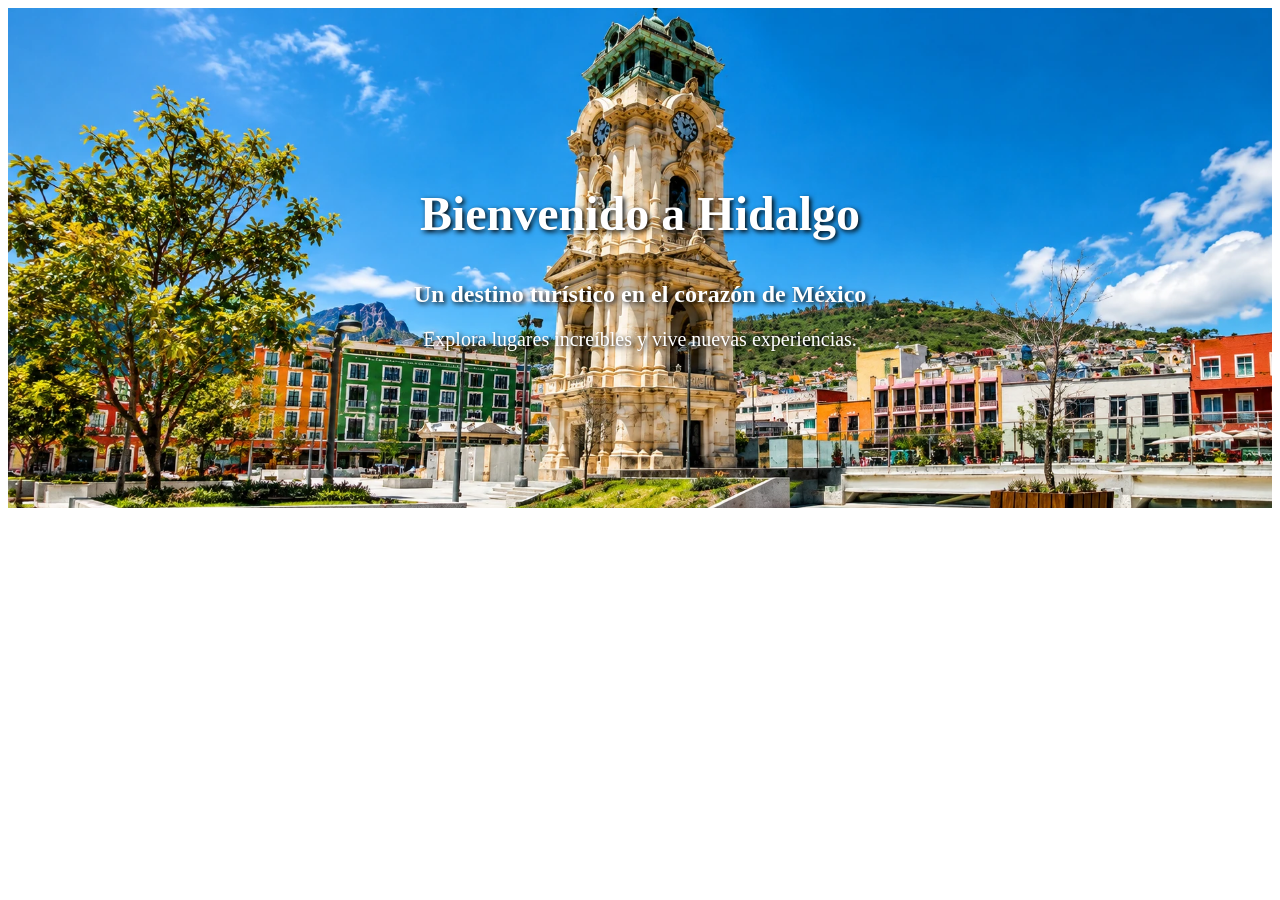
==== html/index.html @ 6dcc469b "Initial project commit" ====
<!DOCTYPE html>
<html lang="es">
    <head>
        <title>Explora Hidalgo | Lugares Populares</title>
        <meta name="keywords" content="turismo, hidalgo, pueblos mágicos, destinos turísticos, paisajes, sitios históricos, lugares en hidalgo, turismo en hidalgo, turismo en méxico, turismo cultural, turismo de aventura, turismo gastronómico, turismo rural, turismo ecológico, turismo histórico, turismo religioso, turismo de naturaleza  ">
        <meta charset="UTF-8">
        <meta name="viewport" content="width=device-width, initial-scale=1">
        <link href="css/style.css" rel="stylesheet">
        <meta name="author" content="Eduardo Coronado Santana">
        <meta name="description" content="Descubre los destinos turísticos, pueblos mágicos, paisajes y sitios históricos del estado de Hidalgo, México.">
        <meta http-equiv="X-UA-Compatible" content="IE=edge">
        <link href="../css/style.css" rel="stylesheet">
    </head>

    <body>
        <main>
            <section class="portada">
                <img src="../img/reloj_hidalgo_banner.webp" alt="Reloj monumental de Hidalgo">

                <div class="contenido-portada">
                    <h1>Bienvenido a Hidalgo</h1>
                    <h2>Un destino turístico en el corazón de México</h2>
                     <p>Explora lugares increíbles y vive nuevas experiencias.</p>
                </div>
            </section>
            
          
        </main>
    </body>
</html>
---- css/style.css ----
.portada {
    position: relative;
    width: 100%;
    height: 500px;
    overflow: hidden;
}

.portada img {
    width: 100%;
    height: 100%;
    object-fit: cover;
    display: block;
}

.contenido-portada {
    position: absolute;
    top: 50%;
    left: 50%;
    transform: translate(-50%, -50%);
    text-align: center;
    color: white;
    width: 90%;
    text-shadow: 2px 2px 5px black;
}

.contenido-portada h1 {
    font-size: 48px;
}

.contenido-portada p {
    font-size: 20px;
}
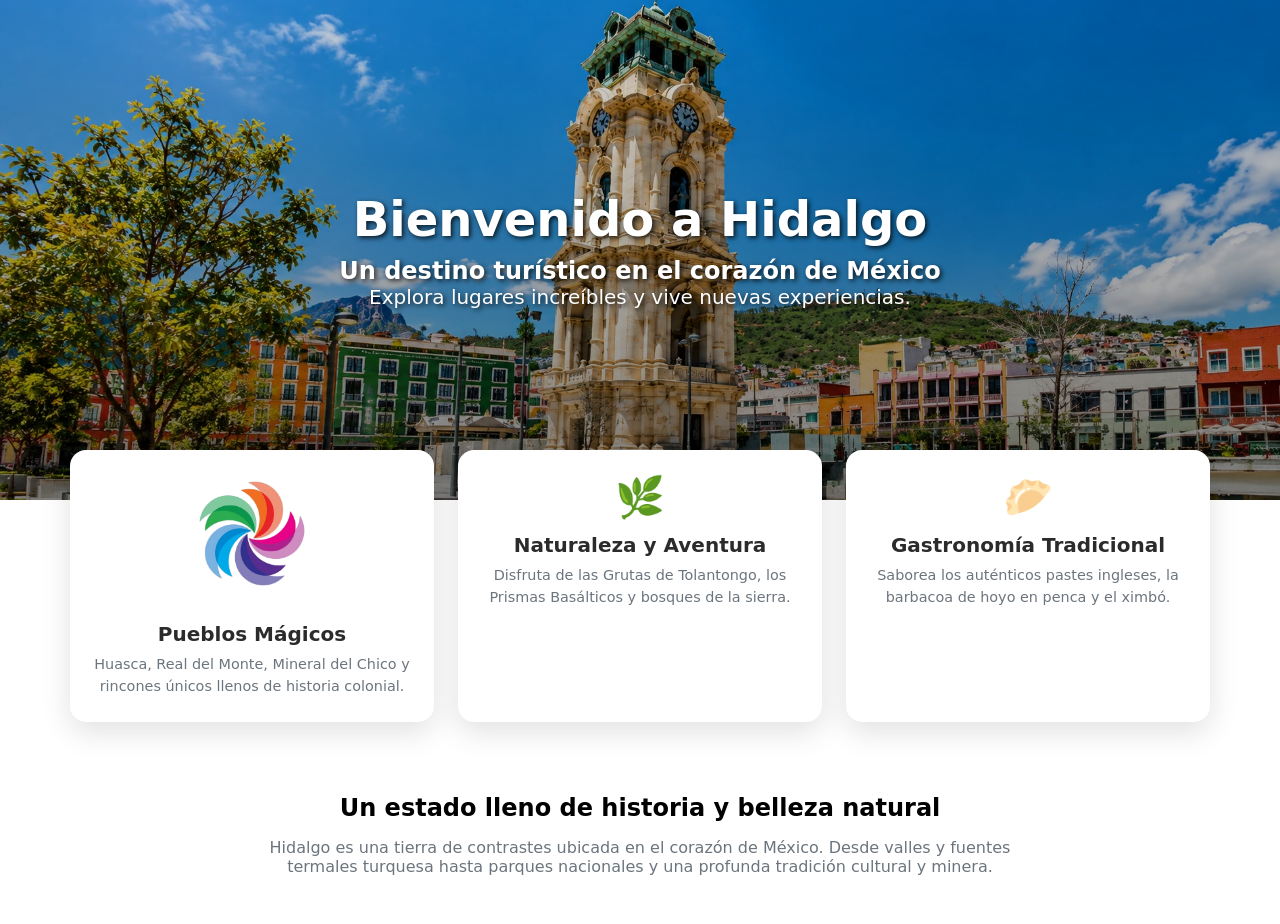
==== commit dcb83d90: "imagenes y correccion de index" ====
--- a/html/index.html
+++ b/html/index.html
@@ -5,26 +5,63 @@
         <meta name="keywords" content="turismo, hidalgo, pueblos mágicos, destinos turísticos, paisajes, sitios históricos, lugares en hidalgo, turismo en hidalgo, turismo en méxico, turismo cultural, turismo de aventura, turismo gastronómico, turismo rural, turismo ecológico, turismo histórico, turismo religioso, turismo de naturaleza  ">
         <meta charset="UTF-8">
         <meta name="viewport" content="width=device-width, initial-scale=1">
-        <link href="css/style.css" rel="stylesheet">
         <meta name="author" content="Eduardo Coronado Santana">
         <meta name="description" content="Descubre los destinos turísticos, pueblos mágicos, paisajes y sitios históricos del estado de Hidalgo, México.">
         <meta http-equiv="X-UA-Compatible" content="IE=edge">
+
         <link href="../css/style.css" rel="stylesheet">
     </head>
 
     <body>
         <main>
+            <!-- Tu sección portada intacta -->
             <section class="portada">
                 <img src="../img/reloj_hidalgo_banner.webp" alt="Reloj monumental de Hidalgo">
 
                 <div class="contenido-portada">
                     <h1>Bienvenido a Hidalgo</h1>
                     <h2>Un destino turístico en el corazón de México</h2>
-                     <p>Explora lugares increíbles y vive nuevas experiencias.</p>
+                    <p>Explora lugares increíbles y vive nuevas experiencias.</p>
                 </div>
             </section>
             
-          
+            <!-- TARJETAS FLOTANTES DE TRANSICIÓN -->
+            <div class="contenedor seccion-tarjetas">
+                <div class="rejilla-tarjetas">
+
+                    <div class="tarjeta">
+                        <div class="icono-tarjeta">
+                            <img id="icono-pm" src="../img/explora-hidalgo-logo-transparente.webp" alt="Icono de Pueblos Mágicos">
+                        </div>
+                        <h3 class="titulo-tarjeta">Pueblos Mágicos</h3>
+                        <p class="texto-tarjeta">Huasca, Real del Monte, Mineral del Chico y rincones únicos llenos de historia colonial.</p>
+                    </div>
+
+                    <div class="tarjeta">
+                        <div class="icono-tarjeta">🌿</div>
+                        <h3 class="titulo-tarjeta">Naturaleza y Aventura</h3>
+                        <p class="texto-tarjeta">Disfruta de las Grutas de Tolantongo, los Prismas Basálticos y bosques de la sierra.</p>
+                    </div>
+
+                    <div class="tarjeta">
+                        <div class="icono-tarjeta">🥟</div>
+                        <h3 class="titulo-tarjeta">Gastronomía Tradicional</h3>
+                        <p class="texto-tarjeta">Saborea los auténticos pastes ingleses, la barbacoa de hoyo en penca y el ximbó.</p>
+                    </div>
+
+                </div>
+            </div>
+
+            <!-- SECCIÓN INFORMATIVA DE HIDALGO -->
+            <section class="seccion-informativa">
+                <div class="contenedor texto-centro">
+                    <h2 class="titulo-seccion">Un estado lleno de historia y belleza natural</h2>
+                    <p class="texto-seccion">
+                        Hidalgo es una tierra de contrastes ubicada en el corazón de México. Desde valles y fuentes termales turquesa hasta parques nacionales y una profunda tradición cultural y minera.
+                    </p>
+                </div>
+            </section>
+
         </main>
     </body>
 </html>
--- a/css/style.css
+++ b/css/style.css
@@ -1,3 +1,24 @@
+/* Reinicio global para evitar bordes desalineados */
+* {
+    margin: 0;
+    padding: 0;
+    box-sizing: border-box;
+}
+
+html,
+body {
+    width: 100%;
+    margin: 0;
+    padding: 0;
+    font-family: system-ui, -apple-system, "Segoe UI", Roboto, sans-serif;
+}
+
+.contenedor {
+    width: min(1140px, calc(100% - 32px));
+    margin: 0 auto;
+}
+
+/* Base de tu Portada */
 .portada {
     position: relative;
     width: 100%;
@@ -12,21 +33,141 @@
     display: block;
 }
 
+/* Capa oscura (oscurece la imagen para dar legibilidad) */
+.portada::after {
+    content: "";
+    position: absolute;
+    inset: 0;
+    background: linear-gradient(
+        to bottom,
+        rgba(0, 0, 0, 0.15),
+        rgba(0, 0, 0, 0.50)
+    );
+}
+
 .contenido-portada {
     position: absolute;
+    z-index: 1; /* Mantiene el texto por encima de la capa oscura */
     top: 50%;
     left: 50%;
     transform: translate(-50%, -50%);
     text-align: center;
     color: white;
     width: 90%;
-    text-shadow: 2px 2px 5px black;
+    text-shadow: 2px 2px 5px rgba(0, 0, 0, 0.8);
 }
 
 .contenido-portada h1 {
     font-size: 48px;
+    margin-bottom: 10px;
 }
 
 .contenido-portada p {
     font-size: 20px;
+}
+
+/* ==========================================
+   ESTILOS PARA LAS TARJETAS (CARDS)
+   ========================================== */
+
+/* Posicionamiento superpuesto */
+.seccion-tarjetas {
+    position: relative;
+    margin-top: -50px;
+    z-index: 10;
+}
+
+.rejilla-tarjetas {
+    display: grid;
+    grid-template-columns: repeat(3, minmax(0, 1fr));
+    gap: 24px;
+}
+
+/* Estilo visual de las tarjetas */
+.tarjeta {
+    background-color: #ffffff;
+    border-radius: 16px;
+    padding: 24px 16px;
+    box-shadow: 0 10px 30px rgba(0, 0, 0, 0.12);
+    transition: transform 0.3s ease, box-shadow 0.3s ease;
+    text-align: center;
+}
+
+/* Efectos al pasar el cursor (Hover) */
+.tarjeta:hover {
+    transform: translateY(-8px);
+    box-shadow: 0 15px 35px rgba(0, 0, 0, 0.18);
+}
+
+/* Iconos dentro de las tarjetas */
+.icono-tarjeta {
+    font-size: 2.5rem;
+    margin-bottom: 8px;
+}
+
+.titulo-tarjeta {
+    font-weight: 700;
+    margin-top: 12px;
+    margin-bottom: 8px;
+    color: #2b2b2b;
+    font-size: 1.25rem;
+}
+
+.texto-tarjeta {
+    color: #6c757d;
+    font-size: 0.9rem;
+    line-height: 1.5;
+    margin-bottom: 0;
+}
+
+.seccion-informativa {
+    padding: 3rem 0;
+    margin-top: 1.5rem;
+}
+
+.texto-centro {
+    text-align: center;
+}
+
+.titulo-seccion {
+    font-weight: 700;
+    margin-bottom: 1rem;
+}
+
+.texto-seccion {
+    max-width: 750px;
+    margin: 0 auto;
+    color: #6c757d;
+}
+
+
+
+#icono-pm {
+    width: 50%; /* Ajusta el tamaño según tus necesidades */
+    height: auto; /* Ajusta el tamaño según tus necesidades */
+    object-fit: contain; /* Mantiene la proporción de la imagen */
+    margin-bottom: 8px; /* Espacio entre el icono y el título */
+}
+
+/* Ajustes para móviles */
+@media (max-width: 767px) {
+    .rejilla-tarjetas {
+        grid-template-columns: 1fr;
+    }
+
+    .portada {
+        height: 400px;
+    }
+
+    .contenido-portada h1 {
+        font-size: 32px;
+    }
+
+    .contenido-portada p {
+        font-size: 16px;
+    }
+
+    .seccion-tarjetas {
+        margin-top: -40px;
+    }
 }
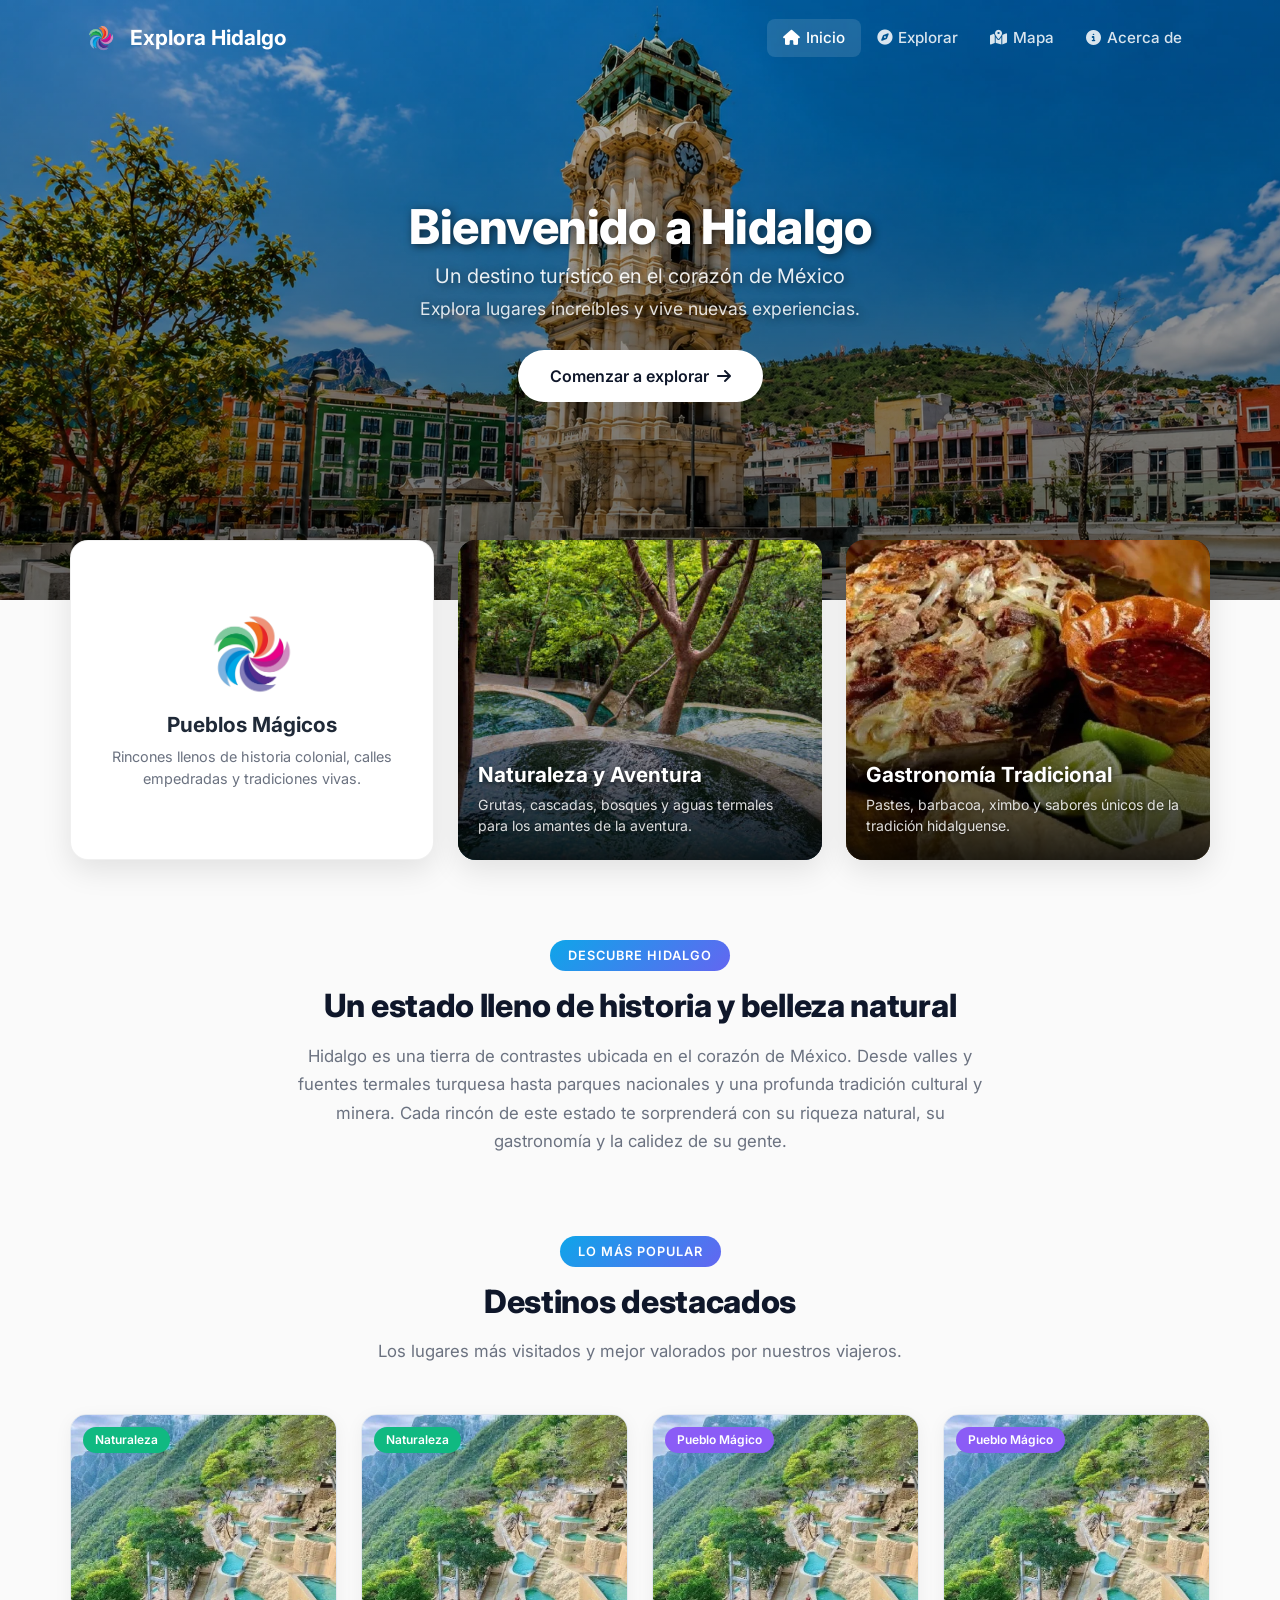
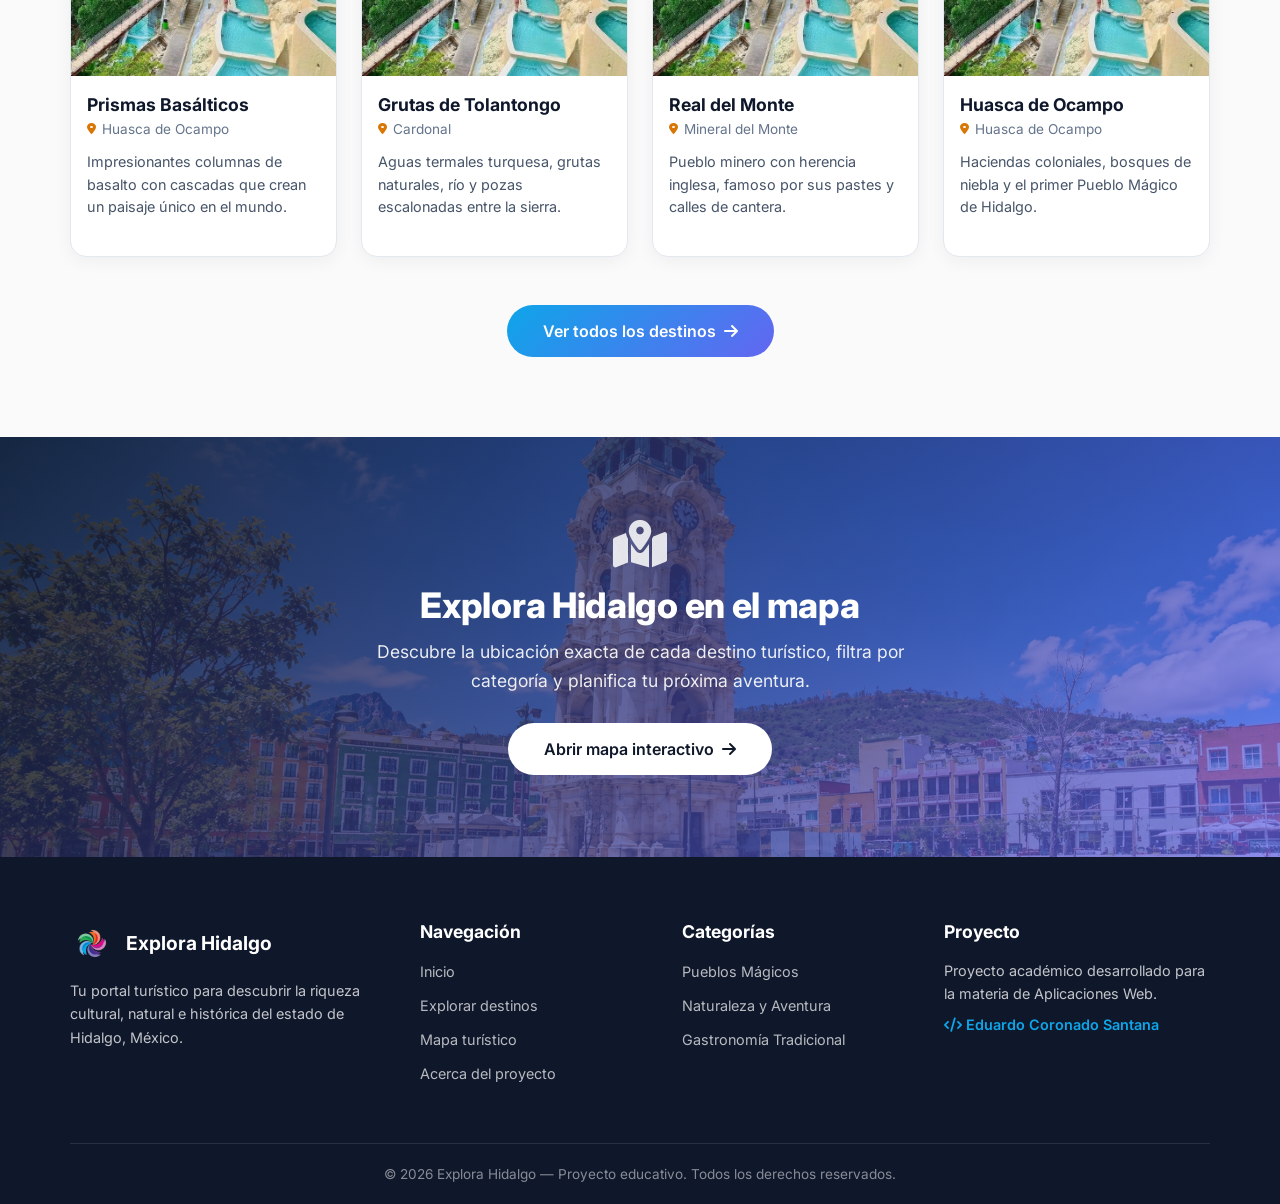
==== commit 921e02a8: "Implementar paginas completas, scripts modulares, delimitacion de Hidalgo y correccion de estilos" ====
--- a/html/index.html
+++ b/html/index.html
@@ -2,66 +2,270 @@
 <html lang="es">
     <head>
         <title>Explora Hidalgo | Lugares Populares</title>
-        <meta name="keywords" content="turismo, hidalgo, pueblos mágicos, destinos turísticos, paisajes, sitios históricos, lugares en hidalgo, turismo en hidalgo, turismo en méxico, turismo cultural, turismo de aventura, turismo gastronómico, turismo rural, turismo ecológico, turismo histórico, turismo religioso, turismo de naturaleza  ">
+        <meta name="keywords" content="turismo, hidalgo, pueblos mágicos, destinos turísticos, paisajes, sitios históricos, lugares en hidalgo, turismo en hidalgo, turismo en méxico, turismo cultural, turismo de aventura, turismo gastronómico, turismo rural, turismo ecológico, turismo histórico, turismo religioso, turismo de naturaleza">
         <meta charset="UTF-8">
         <meta name="viewport" content="width=device-width, initial-scale=1">
         <meta name="author" content="Eduardo Coronado Santana">
         <meta name="description" content="Descubre los destinos turísticos, pueblos mágicos, paisajes y sitios históricos del estado de Hidalgo, México.">
         <meta http-equiv="X-UA-Compatible" content="IE=edge">
 
+        <!-- Bootstrap 5 CSS -->
+        <link href="https://cdn.jsdelivr.net/npm/bootstrap@5.3.3/dist/css/bootstrap.min.css" rel="stylesheet">
+        <!-- Font Awesome para iconos -->
+        <link href="https://cdnjs.cloudflare.com/ajax/libs/font-awesome/6.5.1/css/all.min.css" rel="stylesheet">
+        <!-- Google Font -->
+        <link href="https://fonts.googleapis.com/css2?family=Inter:wght@400;500;600;700;800&display=swap" rel="stylesheet">
+        <!-- Estilos propios -->
         <link href="../css/style.css" rel="stylesheet">
     </head>
 
     <body>
+
+        <!-- ==========================================
+             BARRA DE NAVEGACIÓN
+             ========================================== -->
+        <header>
+            <nav class="navbar navbar-expand-lg barra-navegacion" id="barra-principal">
+                <div class="container">
+                    <a class="navbar-brand marca-nav" href="index.html">
+                        <img src="../img/explora-hidalgo-logo-transparente.webp" alt="Logo Explora Hidalgo" class="logo-nav">
+                        Explora Hidalgo
+                    </a>
+                    <button class="navbar-toggler boton-hamburguesa" type="button" data-bs-toggle="collapse" data-bs-target="#menu-navegacion" aria-controls="menu-navegacion" aria-expanded="false" aria-label="Abrir menú de navegación">
+                        <span class="navbar-toggler-icon"></span>
+                    </button>
+                    <div class="collapse navbar-collapse" id="menu-navegacion">
+                        <ul class="navbar-nav ms-auto enlaces-nav">
+                            <li class="nav-item">
+                                <a class="nav-link activo" href="index.html"><i class="fa-solid fa-house"></i> Inicio</a>
+                            </li>
+                            <li class="nav-item">
+                                <a class="nav-link" href="explorar.html"><i class="fa-solid fa-compass"></i> Explorar</a>
+                            </li>
+                            <li class="nav-item">
+                                <a class="nav-link" href="mapa.html"><i class="fa-solid fa-map-location-dot"></i> Mapa</a>
+                            </li>
+                            <li class="nav-item">
+                                <a class="nav-link" href="acerca.html"><i class="fa-solid fa-circle-info"></i> Acerca de</a>
+                            </li>
+                        </ul>
+                    </div>
+                </div>
+            </nav>
+        </header>
+
         <main>
-            <!-- Tu sección portada intacta -->
-            <section class="portada">
-                <img src="../img/reloj_hidalgo_banner.webp" alt="Reloj monumental de Hidalgo">
+            <!-- ==========================================
+                 SECCIÓN PORTADA
+                 ========================================== -->
+            <section class="portada" id="portada-principal">
+                <img src="../img/reloj_hidalgo_banner.webp" alt="Reloj monumental de Pachuca, Hidalgo">
 
                 <div class="contenido-portada">
                     <h1>Bienvenido a Hidalgo</h1>
                     <h2>Un destino turístico en el corazón de México</h2>
                     <p>Explora lugares increíbles y vive nuevas experiencias.</p>
-                </div>
-            </section>
-            
-            <!-- TARJETAS FLOTANTES DE TRANSICIÓN -->
+                    <a href="explorar.html" class="boton-portada">Comenzar a explorar <i class="fa-solid fa-arrow-right"></i></a>
+                </div>
+            </section>
+
+            <!-- ==========================================
+                 TARJETAS FLOTANTES DE CATEGORÍAS
+                 ========================================== -->
             <div class="contenedor seccion-tarjetas">
                 <div class="rejilla-tarjetas">
 
-                    <div class="tarjeta">
+                    <!-- Tarjeta 1: Pueblos Mágicos (estilo clásico) -->
+                    <a href="explorar.html#pueblos-magicos" class="tarjeta tarjeta-clasica" id="tarjeta-pm">
                         <div class="icono-tarjeta">
                             <img id="icono-pm" src="../img/explora-hidalgo-logo-transparente.webp" alt="Icono de Pueblos Mágicos">
                         </div>
                         <h3 class="titulo-tarjeta">Pueblos Mágicos</h3>
-                        <p class="texto-tarjeta">Huasca, Real del Monte, Mineral del Chico y rincones únicos llenos de historia colonial.</p>
-                    </div>
-
-                    <div class="tarjeta">
-                        <div class="icono-tarjeta">🌿</div>
-                        <h3 class="titulo-tarjeta">Naturaleza y Aventura</h3>
-                        <p class="texto-tarjeta">Disfruta de las Grutas de Tolantongo, los Prismas Basálticos y bosques de la sierra.</p>
-                    </div>
-
-                    <div class="tarjeta">
-                        <div class="icono-tarjeta">🥟</div>
-                        <h3 class="titulo-tarjeta">Gastronomía Tradicional</h3>
-                        <p class="texto-tarjeta">Saborea los auténticos pastes ingleses, la barbacoa de hoyo en penca y el ximbó.</p>
-                    </div>
+                        <p class="descripcion-tarjeta">Rincones llenos de historia colonial, calles empedradas y tradiciones vivas.</p>
+                    </a>
+
+                    <!-- Tarjeta 2: Naturaleza (imagen completa con texto superpuesto) -->
+                    <a href="explorar.html#naturaleza" class="tarjeta tarjeta-superpuesta" id="tarjeta-naturaleza">
+                        <img class="imagen-fondo-tarjeta" id="icono-naturaleza" src="../img/naturaleza.webp" alt="Naturaleza y Aventura en Hidalgo">
+                        <div class="contenido-tarjeta">
+                            <h3 class="titulo-tarjeta" id="titulo-naturaleza">Naturaleza y Aventura</h3>
+                            <p class="descripcion-tarjeta">Grutas, cascadas, bosques y aguas termales para los amantes de la aventura.</p>
+                        </div>
+                    </a>
+
+                    <!-- Tarjeta 3: Gastronomía (imagen completa con texto superpuesto) -->
+                    <a href="explorar.html#gastronomia" class="tarjeta tarjeta-superpuesta" id="tarjeta-gastronomia">
+                        <img class="imagen-fondo-tarjeta" id="icono-gastronomia" src="../img/gastronomia.webp" alt="Gastronomía Tradicional de Hidalgo">
+                        <div class="contenido-tarjeta">
+                            <h3 class="titulo-tarjeta" id="titulo-gastronomia">Gastronomía Tradicional</h3>
+                            <p class="descripcion-tarjeta">Pastes, barbacoa, ximbo y sabores únicos de la tradición hidalguense.</p>
+                        </div>
+                    </a>
 
                 </div>
             </div>
 
-            <!-- SECCIÓN INFORMATIVA DE HIDALGO -->
-            <section class="seccion-informativa">
+            <!-- ==========================================
+                 SECCIÓN INFORMATIVA
+                 ========================================== -->
+            <section class="seccion-informativa" id="seccion-sobre-hidalgo">
                 <div class="contenedor texto-centro">
+                    <span class="etiqueta-seccion">Descubre Hidalgo</span>
                     <h2 class="titulo-seccion">Un estado lleno de historia y belleza natural</h2>
                     <p class="texto-seccion">
-                        Hidalgo es una tierra de contrastes ubicada en el corazón de México. Desde valles y fuentes termales turquesa hasta parques nacionales y una profunda tradición cultural y minera.
+                        Hidalgo es una tierra de contrastes ubicada en el corazón de México. Desde valles y fuentes termales turquesa hasta parques nacionales y una profunda tradición cultural y minera. Cada rincón de este estado te sorprenderá con su riqueza natural, su gastronomía y la calidez de su gente.
                     </p>
                 </div>
             </section>
 
+            <!-- ==========================================
+                 DESTINOS DESTACADOS
+                 ========================================== -->
+            <section class="seccion-destacados" id="destinos-destacados">
+                <div class="contenedor">
+                    <div class="texto-centro">
+                        <span class="etiqueta-seccion">Lo más popular</span>
+                        <h2 class="titulo-seccion">Destinos destacados</h2>
+                        <p class="texto-seccion">Los lugares más visitados y mejor valorados por nuestros viajeros.</p>
+                    </div>
+
+                    <div class="rejilla-destacados">
+
+                        <!-- Destino 1 -->
+                        <a href="detalle.html?lugar=prismas-basalticos" class="tarjeta-destino" id="destino-prismas">
+                            <div class="imagen-destino">
+                                <!-- Reemplaza src con tu imagen -->
+                                <img src="../img/imagen.webp" alt="Prismas Basálticos de Huasca de Ocampo">
+                                <span class="etiqueta-categoria etiqueta-naturaleza">Naturaleza</span>
+                            </div>
+                            <div class="info-destino">
+                                <h3>Prismas Basálticos</h3>
+                                <p class="ubicacion-destino"><i class="fa-solid fa-location-dot"></i> Huasca de Ocampo</p>
+                                <p class="resumen-destino">Impresionantes columnas de basalto con cascadas que crean un paisaje único en el mundo.</p>
+                            </div>
+                        </a>
+
+                        <!-- Destino 2 -->
+                        <a href="detalle.html?lugar=grutas-tolantongo" class="tarjeta-destino" id="destino-tolantongo">
+                            <div class="imagen-destino">
+                                <!-- Reemplaza src con tu imagen -->
+                                <img src="../img/imagen.webp" alt="Grutas de Tolantongo">
+                                <span class="etiqueta-categoria etiqueta-naturaleza">Naturaleza</span>
+                            </div>
+                            <div class="info-destino">
+                                <h3>Grutas de Tolantongo</h3>
+                                <p class="ubicacion-destino"><i class="fa-solid fa-location-dot"></i> Cardonal</p>
+                                <p class="resumen-destino">Aguas termales turquesa, grutas naturales, río y pozas escalonadas entre la sierra.</p>
+                            </div>
+                        </a>
+
+                        <!-- Destino 3 -->
+                        <a href="detalle.html?lugar=real-del-monte" class="tarjeta-destino" id="destino-real-del-monte">
+                            <div class="imagen-destino">
+                                <!-- Reemplaza src con tu imagen -->
+                                <img src="../img/imagen.webp" alt="Real del Monte, Pueblo Mágico">
+                                <span class="etiqueta-categoria etiqueta-pueblo">Pueblo Mágico</span>
+                            </div>
+                            <div class="info-destino">
+                                <h3>Real del Monte</h3>
+                                <p class="ubicacion-destino"><i class="fa-solid fa-location-dot"></i> Mineral del Monte</p>
+                                <p class="resumen-destino">Pueblo minero con herencia inglesa, famoso por sus pastes y calles de cantera.</p>
+                            </div>
+                        </a>
+
+                        <!-- Destino 4 -->
+                        <a href="detalle.html?lugar=huasca-de-ocampo" class="tarjeta-destino" id="destino-huasca">
+                            <div class="imagen-destino">
+                                <!-- Reemplaza src con tu imagen -->
+                                <img src="../img/imagen.webp" alt="Huasca de Ocampo, Pueblo Mágico">
+                                <span class="etiqueta-categoria etiqueta-pueblo">Pueblo Mágico</span>
+                            </div>
+                            <div class="info-destino">
+                                <h3>Huasca de Ocampo</h3>
+                                <p class="ubicacion-destino"><i class="fa-solid fa-location-dot"></i> Huasca de Ocampo</p>
+                                <p class="resumen-destino">Haciendas coloniales, bosques de niebla y el primer Pueblo Mágico de Hidalgo.</p>
+                            </div>
+                        </a>
+
+                    </div>
+
+                    <div class="texto-centro contenedor-boton-ver-mas">
+                        <a href="explorar.html" class="boton-ver-mas">Ver todos los destinos <i class="fa-solid fa-arrow-right"></i></a>
+                    </div>
+                </div>
+            </section>
+
+            <!-- ==========================================
+                 LLAMADA A LA ACCIÓN (EXPLORAR MAPA)
+                 ========================================== -->
+            <section class="seccion-cta" id="seccion-mapa-cta">
+                <div class="fondo-cta">
+                    <!-- Reemplaza src con una imagen panorámica de Hidalgo -->
+                    <img src="../img/reloj_hidalgo_banner.webp" alt="Vista panorámica de Hidalgo" class="imagen-cta">
+                </div>
+                <div class="contenido-cta">
+                    <div class="contenedor texto-centro">
+                        <i class="fa-solid fa-map-location-dot icono-cta"></i>
+                        <h2>Explora Hidalgo en el mapa</h2>
+                        <p>Descubre la ubicación exacta de cada destino turístico, filtra por categoría y planifica tu próxima aventura.</p>
+                        <a href="mapa.html" class="boton-cta">Abrir mapa interactivo <i class="fa-solid fa-arrow-right"></i></a>
+                    </div>
+                </div>
+            </section>
+
         </main>
+
+        <!-- ==========================================
+             PIE DE PÁGINA
+             ========================================== -->
+        <footer class="pie-pagina" id="pie-principal">
+            <div class="contenedor">
+                <div class="rejilla-pie">
+
+                    <div class="columna-pie">
+                        <div class="logo-pie">
+                            <img src="../img/explora-hidalgo-logo-transparente.webp" alt="Logo Explora Hidalgo" class="logo-pie-imagen">
+                            <span>Explora Hidalgo</span>
+                        </div>
+                        <p class="descripcion-pie">Tu portal turístico para descubrir la riqueza cultural, natural e histórica del estado de Hidalgo, México.</p>
+                    </div>
+
+                    <div class="columna-pie">
+                        <h4>Navegación</h4>
+                        <ul class="lista-pie">
+                            <li><a href="index.html">Inicio</a></li>
+                            <li><a href="explorar.html">Explorar destinos</a></li>
+                            <li><a href="mapa.html">Mapa turístico</a></li>
+                            <li><a href="acerca.html">Acerca del proyecto</a></li>
+                        </ul>
+                    </div>
+
+                    <div class="columna-pie">
+                        <h4>Categorías</h4>
+                        <ul class="lista-pie">
+                            <li><a href="explorar.html#pueblos-magicos">Pueblos Mágicos</a></li>
+                            <li><a href="explorar.html#naturaleza">Naturaleza y Aventura</a></li>
+                            <li><a href="explorar.html#gastronomia">Gastronomía Tradicional</a></li>
+                        </ul>
+                    </div>
+
+                    <div class="columna-pie">
+                        <h4>Proyecto</h4>
+                        <p>Proyecto académico desarrollado para la materia de Aplicaciones Web.</p>
+                        <p class="credito-autor"><i class="fa-solid fa-code"></i> Eduardo Coronado Santana</p>
+                    </div>
+
+                </div>
+
+                <div class="linea-inferior-pie">
+                    <p>&copy; 2026 Explora Hidalgo — Proyecto educativo. Todos los derechos reservados.</p>
+                </div>
+            </div>
+        </footer>
+
+        <!-- Bootstrap 5 JS -->
+        <script src="https://cdn.jsdelivr.net/npm/bootstrap@5.3.3/dist/js/bootstrap.bundle.min.js"></script>
+        <!-- Lógica principal -->
+        <script src="../js/principal.js"></script>
     </body>
 </html>
--- a/css/style.css
+++ b/css/style.css
@@ -1,16 +1,30 @@
-/* Reinicio global para evitar bordes desalineados */
+/* ==========================================
+   ESTILOS GLOBALES
+   ========================================== */
+@import url('https://fonts.googleapis.com/css2?family=Inter:wght@400;500;600;700;800&display=swap');
+
 * {
     margin: 0;
     padding: 0;
     box-sizing: border-box;
 }
 
-html,
+html {
+    scroll-behavior: smooth;
+}
+
 body {
     width: 100%;
     margin: 0;
     padding: 0;
-    font-family: system-ui, -apple-system, "Segoe UI", Roboto, sans-serif;
+    font-family: 'Inter', system-ui, -apple-system, "Segoe UI", Roboto, sans-serif;
+    color: #1f2937;
+    background-color: #fafafa;
+}
+
+a {
+    text-decoration: none;
+    color: inherit;
 }
 
 .contenedor {
@@ -18,11 +32,79 @@
     margin: 0 auto;
 }
 
-/* Base de tu Portada */
+.texto-centro {
+    text-align: center;
+}
+
+/* ==========================================
+   BARRA DE NAVEGACIÓN
+   ========================================== */
+.barra-navegacion {
+    position: fixed;
+    top: 0;
+    left: 0;
+    width: 100%;
+    z-index: 1000;
+    padding: 14px 0;
+    transition: background-color 0.35s ease, box-shadow 0.35s ease, padding 0.35s ease;
+    background-color: transparent;
+}
+
+.barra-con-fondo {
+    background-color: rgba(15, 23, 42, 0.95);
+    box-shadow: 0 4px 20px rgba(0, 0, 0, 0.15);
+    padding: 8px 0;
+    backdrop-filter: blur(12px);
+}
+
+.marca-nav {
+    display: flex;
+    align-items: center;
+    gap: 10px;
+    font-weight: 700;
+    font-size: 1.3rem;
+    color: #ffffff !important;
+}
+
+.logo-nav {
+    width: 38px;
+    height: 38px;
+    object-fit: contain;
+}
+
+.enlaces-nav .nav-link {
+    color: rgba(255, 255, 255, 0.85) !important;
+    font-weight: 500;
+    font-size: 0.95rem;
+    padding: 8px 16px !important;
+    border-radius: 8px;
+    transition: color 0.3s ease, background-color 0.3s ease;
+    display: flex;
+    align-items: center;
+    gap: 6px;
+}
+
+.enlaces-nav .nav-link:hover,
+.enlaces-nav .nav-link.activo {
+    color: #ffffff !important;
+    background-color: rgba(255, 255, 255, 0.12);
+}
+
+.boton-hamburguesa {
+    border-color: rgba(255, 255, 255, 0.4);
+}
+
+.boton-hamburguesa .navbar-toggler-icon {
+    filter: brightness(0) invert(1);
+}
+
+/* ==========================================
+   PORTADA PRINCIPAL
+   ========================================== */
 .portada {
     position: relative;
     width: 100%;
-    height: 500px;
+    height: 600px;
     overflow: hidden;
 }
 
@@ -33,141 +115,1800 @@
     display: block;
 }
 
-/* Capa oscura (oscurece la imagen para dar legibilidad) */
 .portada::after {
     content: "";
     position: absolute;
     inset: 0;
     background: linear-gradient(
         to bottom,
-        rgba(0, 0, 0, 0.15),
-        rgba(0, 0, 0, 0.50)
+        rgba(0, 0, 0, 0.25),
+        rgba(0, 0, 0, 0.60)
     );
 }
 
 .contenido-portada {
     position: absolute;
-    z-index: 1; /* Mantiene el texto por encima de la capa oscura */
+    z-index: 1;
     top: 50%;
     left: 50%;
     transform: translate(-50%, -50%);
     text-align: center;
     color: white;
     width: 90%;
-    text-shadow: 2px 2px 5px rgba(0, 0, 0, 0.8);
+    max-width: 700px;
+    text-shadow: 2px 2px 8px rgba(0, 0, 0, 0.6);
 }
 
 .contenido-portada h1 {
-    font-size: 48px;
-    margin-bottom: 10px;
+    font-size: 3rem;
+    font-weight: 800;
+    margin-bottom: 8px;
+    letter-spacing: -0.5px;
+}
+
+.contenido-portada h2 {
+    font-size: 1.25rem;
+    font-weight: 400;
+    margin-bottom: 8px;
+    opacity: 0.9;
 }
 
 .contenido-portada p {
-    font-size: 20px;
+    font-size: 1.1rem;
+    margin-bottom: 28px;
+    opacity: 0.85;
+}
+
+.boton-portada {
+    display: inline-flex;
+    align-items: center;
+    gap: 8px;
+    background-color: #ffffff;
+    color: #0f172a;
+    padding: 14px 32px;
+    border-radius: 50px;
+    font-weight: 600;
+    font-size: 1rem;
+    transition: transform 0.3s ease, box-shadow 0.3s ease;
+    text-shadow: none;
+}
+
+.boton-portada:hover {
+    transform: translateY(-3px);
+    box-shadow: 0 12px 28px rgba(0, 0, 0, 0.3);
+    color: #0f172a;
 }
 
 /* ==========================================
-   ESTILOS PARA LAS TARJETAS (CARDS)
+   TARJETAS DE CATEGORÍAS (CARDS)
    ========================================== */
 
-/* Posicionamiento superpuesto */
+/* Posicionamiento superpuesto a la portada */
 .seccion-tarjetas {
     position: relative;
-    margin-top: -50px;
+    margin-top: -60px;
     z-index: 10;
 }
 
+/* Rejilla de tarjetas con proporción equilibrada */
 .rejilla-tarjetas {
     display: grid;
-    grid-template-columns: repeat(3, minmax(0, 1fr));
+    grid-template-columns: repeat(3, 1fr);
     gap: 24px;
-}
-
-/* Estilo visual de las tarjetas */
+    align-items: stretch;
+}
+
+/* Estilo base compartido para todas las tarjetas */
 .tarjeta {
+    position: relative;
+    width: 100%;
+    height: 320px;
+    border-radius: 18px;
+    overflow: hidden;
+    box-shadow: 0 10px 30px rgba(0, 0, 0, 0.10);
+    transition: transform 0.35s ease, box-shadow 0.35s ease;
+    cursor: pointer;
+    display: block;
+}
+
+/* Efecto hover */
+.tarjeta:hover {
+    transform: translateY(-8px);
+    box-shadow: 0 18px 40px rgba(0, 0, 0, 0.18);
+}
+
+/* ------------------------------------------
+   Tarjeta clásica (Pueblos Mágicos)
+   ------------------------------------------ */
+.tarjeta-clasica {
+    background-color: #ffffff;
+    display: flex;
+    flex-direction: column;
+    align-items: center;
+    justify-content: center;
+    padding: 32px 24px;
+    text-align: center;
+    border: 1px solid rgba(0, 0, 0, 0.06);
+}
+
+.tarjeta-clasica .icono-tarjeta {
+    display: flex;
+    align-items: center;
+    justify-content: center;
+    width: 100%;
+    margin-bottom: 16px;
+}
+
+.tarjeta-clasica #icono-pm {
+    width: 120px;
+    max-width: 55%;
+    height: auto;
+    max-height: 120px;
+    object-fit: contain;
+    display: block;
+    transition: transform 0.4s ease;
+}
+
+.tarjeta-clasica:hover #icono-pm {
+    transform: rotate(10deg) scale(1.08);
+}
+
+.tarjeta-clasica .titulo-tarjeta {
+    color: #1f2937;
+    font-size: 1.3rem;
+    font-weight: 700;
+    margin: 0 0 8px 0;
+}
+
+.tarjeta-clasica .descripcion-tarjeta {
+    color: #6b7280;
+    font-size: 0.9rem;
+    line-height: 1.5;
+    margin: 0;
+}
+
+/* ------------------------------------------
+   Tarjetas superpuestas (Naturaleza y Gastronomía)
+   Imagen de fondo completa con texto encima
+   ------------------------------------------ */
+.tarjeta-superpuesta {
+    background-color: #1a1a1a;
+}
+
+.tarjeta-superpuesta .imagen-fondo-tarjeta {
+    position: absolute;
+    inset: 0;
+    width: 100%;
+    height: 100%;
+    object-fit: cover;
+    display: block;
+    transition: transform 0.5s ease;
+}
+
+.tarjeta-superpuesta:hover .imagen-fondo-tarjeta {
+    transform: scale(1.06);
+}
+
+/* Degradado oscuro para contraste del texto */
+.tarjeta-superpuesta::after {
+    content: "";
+    position: absolute;
+    inset: 0;
+    background: linear-gradient(
+        180deg,
+        rgba(0, 0, 0, 0.0) 25%,
+        rgba(0, 0, 0, 0.35) 60%,
+        rgba(0, 0, 0, 0.85) 100%
+    );
+    pointer-events: none;
+    z-index: 1;
+}
+
+/* Contenido de texto superpuesto abajo */
+.tarjeta-superpuesta .contenido-tarjeta {
+    position: absolute;
+    bottom: 0;
+    left: 0;
+    right: 0;
+    z-index: 2;
+    padding: 24px 20px;
+}
+
+.tarjeta-superpuesta .titulo-tarjeta {
+    color: #ffffff;
+    font-size: 1.3rem;
+    font-weight: 700;
+    margin: 0 0 6px 0;
+    text-shadow: 0 2px 6px rgba(0, 0, 0, 0.7);
+}
+
+.tarjeta-superpuesta .descripcion-tarjeta {
+    color: rgba(255, 255, 255, 0.85);
+    font-size: 0.88rem;
+    line-height: 1.5;
+    margin: 0;
+    text-shadow: 0 1px 4px rgba(0, 0, 0, 0.5);
+}
+
+/* ==========================================
+   SECCIÓN INFORMATIVA
+   ========================================== */
+.seccion-informativa {
+    padding: 5rem 0 3rem 0;
+}
+
+.etiqueta-seccion {
+    display: inline-block;
+    background: linear-gradient(135deg, #0ea5e9, #6366f1);
+    color: #ffffff;
+    font-size: 0.8rem;
+    font-weight: 600;
+    padding: 6px 18px;
+    border-radius: 50px;
+    margin-bottom: 16px;
+    text-transform: uppercase;
+    letter-spacing: 1px;
+}
+
+.titulo-seccion {
+    font-weight: 800;
+    font-size: 2rem;
+    color: #0f172a;
+    margin-bottom: 1rem;
+    letter-spacing: -0.3px;
+}
+
+.texto-seccion {
+    max-width: 700px;
+    margin: 0 auto;
+    color: #6b7280;
+    line-height: 1.7;
+    font-size: 1.05rem;
+}
+
+/* ==========================================
+   DESTINOS DESTACADOS
+   ========================================== */
+.seccion-destacados {
+    padding: 2rem 0 5rem 0;
+}
+
+.rejilla-destacados {
+    display: grid;
+    grid-template-columns: repeat(4, 1fr);
+    gap: 24px;
+    margin-top: 3rem;
+}
+
+.tarjeta-destino {
+    display: block;
     background-color: #ffffff;
     border-radius: 16px;
-    padding: 24px 16px;
-    box-shadow: 0 10px 30px rgba(0, 0, 0, 0.12);
+    overflow: hidden;
+    box-shadow: 0 4px 16px rgba(0, 0, 0, 0.07);
+    transition: transform 0.35s ease, box-shadow 0.35s ease;
+}
+
+.tarjeta-destino:hover {
+    transform: translateY(-6px);
+    box-shadow: 0 14px 32px rgba(0, 0, 0, 0.13);
+}
+
+.imagen-destino {
+    position: relative;
+    width: 100%;
+    height: 200px;
+    overflow: hidden;
+}
+
+.imagen-destino img {
+    width: 100%;
+    height: 100%;
+    object-fit: cover;
+    display: block;
+    transition: transform 0.4s ease;
+}
+
+.tarjeta-destino:hover .imagen-destino img {
+    transform: scale(1.06);
+}
+
+.etiqueta-categoria {
+    position: absolute;
+    top: 12px;
+    left: 12px;
+    padding: 4px 12px;
+    border-radius: 50px;
+    font-size: 0.75rem;
+    font-weight: 600;
+    color: #ffffff;
+    z-index: 2;
+}
+
+.etiqueta-naturaleza {
+    background-color: #10b981;
+}
+
+.etiqueta-pueblo {
+    background-color: #8b5cf6;
+}
+
+.etiqueta-gastronomia {
+    background-color: #f59e0b;
+}
+
+.info-destino {
+    padding: 18px 16px 20px 16px;
+}
+
+.info-destino h3 {
+    font-size: 1.1rem;
+    font-weight: 700;
+    margin-bottom: 4px;
+    color: #0f172a;
+}
+
+.ubicacion-destino {
+    font-size: 0.82rem;
+    color: #9ca3af;
+    margin-bottom: 8px;
+    display: flex;
+    align-items: center;
+    gap: 5px;
+}
+
+.ubicacion-destino i {
+    color: #ef4444;
+    font-size: 0.75rem;
+}
+
+.resumen-destino {
+    font-size: 0.88rem;
+    color: #6b7280;
+    line-height: 1.5;
+    margin: 0;
+}
+
+.contenedor-boton-ver-mas {
+    margin-top: 3rem;
+}
+
+.boton-ver-mas {
+    display: inline-flex;
+    align-items: center;
+    gap: 8px;
+    background: linear-gradient(135deg, #0ea5e9, #6366f1);
+    color: #ffffff;
+    padding: 14px 36px;
+    border-radius: 50px;
+    font-weight: 600;
+    font-size: 1rem;
+    transition: transform 0.3s ease, box-shadow 0.3s ease, opacity 0.3s ease;
+}
+
+.boton-ver-mas:hover {
+    transform: translateY(-3px);
+    box-shadow: 0 10px 24px rgba(99, 102, 241, 0.35);
+    color: #ffffff;
+    opacity: 0.92;
+}
+
+/* ==========================================
+   LLAMADA A LA ACCIÓN (CTA MAPA)
+   ========================================== */
+.seccion-cta {
+    position: relative;
+    width: 100%;
+    height: 420px;
+    overflow: hidden;
+}
+
+.fondo-cta {
+    position: absolute;
+    inset: 0;
+}
+
+.imagen-cta {
+    width: 100%;
+    height: 100%;
+    object-fit: cover;
+    display: block;
+}
+
+.fondo-cta::after {
+    content: "";
+    position: absolute;
+    inset: 0;
+    background: linear-gradient(
+        135deg,
+        rgba(15, 23, 42, 0.88),
+        rgba(99, 102, 241, 0.7)
+    );
+}
+
+.contenido-cta {
+    position: relative;
+    z-index: 2;
+    display: flex;
+    align-items: center;
+    justify-content: center;
+    height: 100%;
+    color: #ffffff;
+}
+
+.icono-cta {
+    font-size: 3rem;
+    margin-bottom: 16px;
+    opacity: 0.85;
+}
+
+.contenido-cta h2 {
+    font-size: 2.2rem;
+    font-weight: 800;
+    margin-bottom: 12px;
+    letter-spacing: -0.3px;
+}
+
+.contenido-cta p {
+    font-size: 1.1rem;
+    max-width: 550px;
+    margin: 0 auto 28px auto;
+    opacity: 0.9;
+    line-height: 1.6;
+}
+
+.boton-cta {
+    display: inline-flex;
+    align-items: center;
+    gap: 8px;
+    background-color: #ffffff;
+    color: #0f172a;
+    padding: 14px 36px;
+    border-radius: 50px;
+    font-weight: 600;
+    font-size: 1rem;
     transition: transform 0.3s ease, box-shadow 0.3s ease;
+}
+
+.boton-cta:hover {
+    transform: translateY(-3px);
+    box-shadow: 0 12px 28px rgba(0, 0, 0, 0.25);
+    color: #0f172a;
+}
+
+/* ==========================================
+   PIE DE PÁGINA
+   ========================================== */
+.pie-pagina {
+    background-color: #0f172a;
+    color: rgba(255, 255, 255, 0.75);
+    padding: 4rem 0 0 0;
+}
+
+.rejilla-pie {
+    display: grid;
+    grid-template-columns: 1.4fr 1fr 1fr 1.2fr;
+    gap: 40px;
+    padding-bottom: 3rem;
+}
+
+.columna-pie h4 {
+    color: #ffffff;
+    font-size: 1.1rem;
+    font-weight: 700;
+    margin-bottom: 16px;
+}
+
+.columna-pie p {
+    font-size: 0.9rem;
+    line-height: 1.6;
+    margin-bottom: 8px;
+}
+
+.logo-pie {
+    display: flex;
+    align-items: center;
+    gap: 12px;
+    margin-bottom: 14px;
+    font-size: 1.2rem;
+    font-weight: 700;
+    color: #ffffff;
+}
+
+.logo-pie img,
+img.logo-pie,
+.logo-pie-imagen {
+    width: 44px;
+    height: 44px;
+    max-width: 44px;
+    max-height: 44px;
+    object-fit: contain;
+    display: inline-block;
+    flex-shrink: 0;
+}
+
+.lista-pie {
+    list-style: none;
+    padding: 0;
+    margin: 0;
+}
+
+.lista-pie li {
+    margin-bottom: 10px;
+}
+
+.lista-pie a {
+    color: rgba(255, 255, 255, 0.7);
+    font-size: 0.9rem;
+    transition: color 0.3s ease, padding-left 0.3s ease;
+}
+
+.lista-pie a:hover {
+    color: #ffffff;
+    padding-left: 4px;
+}
+
+.credito-autor {
+    color: #0ea5e9;
+    font-weight: 600;
+}
+
+.linea-inferior-pie {
+    border-top: 1px solid rgba(255, 255, 255, 0.1);
+    padding: 20px 0;
     text-align: center;
 }
 
-/* Efectos al pasar el cursor (Hover) */
-.tarjeta:hover {
-    transform: translateY(-8px);
-    box-shadow: 0 15px 35px rgba(0, 0, 0, 0.18);
-}
-
-/* Iconos dentro de las tarjetas */
-.icono-tarjeta {
-    font-size: 2.5rem;
-    margin-bottom: 8px;
-}
-
-.titulo-tarjeta {
-    font-weight: 700;
-    margin-top: 12px;
-    margin-bottom: 8px;
-    color: #2b2b2b;
-    font-size: 1.25rem;
-}
-
-.texto-tarjeta {
-    color: #6c757d;
-    font-size: 0.9rem;
-    line-height: 1.5;
-    margin-bottom: 0;
-}
-
-.seccion-informativa {
-    padding: 3rem 0;
-    margin-top: 1.5rem;
-}
-
-.texto-centro {
-    text-align: center;
-}
-
-.titulo-seccion {
-    font-weight: 700;
-    margin-bottom: 1rem;
-}
-
-.texto-seccion {
-    max-width: 750px;
-    margin: 0 auto;
-    color: #6c757d;
-}
-
-
-
-#icono-pm {
-    width: 50%; /* Ajusta el tamaño según tus necesidades */
-    height: auto; /* Ajusta el tamaño según tus necesidades */
-    object-fit: contain; /* Mantiene la proporción de la imagen */
-    margin-bottom: 8px; /* Espacio entre el icono y el título */
-}
-
-/* Ajustes para móviles */
-@media (max-width: 767px) {
+.linea-inferior-pie p {
+    font-size: 0.85rem;
+    margin: 0;
+    color: rgba(255, 255, 255, 0.5);
+}
+
+/* ==========================================
+   DISEÑO RESPONSIVO
+   ========================================== */
+
+/* Tablets */
+@media (max-width: 992px) {
+    .rejilla-tarjetas {
+        grid-template-columns: repeat(2, 1fr);
+        gap: 20px;
+    }
+
+    .tarjeta-clasica {
+        grid-column: span 2;
+        height: 240px;
+    }
+
+    .tarjeta {
+        height: 280px;
+    }
+
+    .rejilla-destacados {
+        grid-template-columns: repeat(2, 1fr);
+    }
+
+    .rejilla-pie {
+        grid-template-columns: repeat(2, 1fr);
+        gap: 32px;
+    }
+
+    .contenido-portada h1 {
+        font-size: 2.4rem;
+    }
+}
+
+/* Móviles */
+@media (max-width: 640px) {
+    .portada {
+        height: 500px;
+    }
+
+    .contenido-portada h1 {
+        font-size: 2rem;
+    }
+
+    .contenido-portada h2 {
+        font-size: 1rem;
+    }
+
+    .contenido-portada p {
+        font-size: 0.95rem;
+    }
+
+    .boton-portada {
+        padding: 12px 24px;
+        font-size: 0.9rem;
+    }
+
+    .seccion-tarjetas {
+        margin-top: -40px;
+    }
+
     .rejilla-tarjetas {
         grid-template-columns: 1fr;
-    }
-
-    .portada {
-        height: 400px;
-    }
-
-    .contenido-portada h1 {
-        font-size: 32px;
-    }
-
-    .contenido-portada p {
-        font-size: 16px;
-    }
-
-    .seccion-tarjetas {
-        margin-top: -40px;
+        gap: 16px;
+    }
+
+    .tarjeta-clasica {
+        grid-column: span 1;
+        height: 220px;
+    }
+
+    .tarjeta {
+        height: 260px;
+    }
+
+    .titulo-seccion {
+        font-size: 1.6rem;
+    }
+
+    .rejilla-destacados {
+        grid-template-columns: 1fr;
+        gap: 20px;
+    }
+
+    .seccion-cta {
+        height: 380px;
+    }
+
+    .contenido-cta h2 {
+        font-size: 1.6rem;
+    }
+
+    .contenido-cta p {
+        font-size: 0.95rem;
+    }
+
+    .rejilla-pie {
+        grid-template-columns: 1fr;
+        gap: 28px;
+    }
+}
+
+/* ==========================================
+   ESTILOS GENERALES PARA PÁGINAS INTERNAS
+   ========================================== */
+.pagina-interna {
+    padding-top: 76px;
+    background-color: #f8fafc;
+}
+
+.barra-interna {
+    background-color: #0f172a !important;
+    box-shadow: 0 4px 20px rgba(0, 0, 0, 0.2);
+}
+
+/* ==========================================
+   ENCABEZADO DE PÁGINAS INTERNAS
+   ========================================== */
+.encabezado-pagina {
+    background: linear-gradient(135deg, #0f172a 0%, #1e293b 100%);
+    color: #ffffff;
+    padding: 60px 0 50px 0;
+    margin-bottom: 30px;
+    position: relative;
+    overflow: hidden;
+}
+
+.encabezado-pagina::before {
+    content: '';
+    position: absolute;
+    top: 0;
+    left: 0;
+    right: 0;
+    bottom: 0;
+    background: radial-gradient(circle at 80% 20%, rgba(217, 119, 6, 0.15) 0%, transparent 60%);
+    pointer-events: none;
+}
+
+.subtitulo-encabezado {
+    display: inline-block;
+    font-size: 0.85rem;
+    font-weight: 700;
+    text-transform: uppercase;
+    letter-spacing: 1.5px;
+    color: #fbbf24;
+    margin-bottom: 12px;
+}
+
+.titulo-encabezado {
+    font-size: 2.5rem;
+    font-weight: 800;
+    color: #ffffff;
+    margin-bottom: 12px;
+    letter-spacing: -0.5px;
+}
+
+.descripcion-encabezado {
+    font-size: 1.1rem;
+    color: #cbd5e1;
+    max-width: 680px;
+    margin: 0 auto;
+    line-height: 1.6;
+}
+
+/* ==========================================
+   BARRA DE FILTROS Y BÚSQUEDA (EXPLORAR)
+   ========================================== */
+.seccion-filtros {
+    margin-bottom: 32px;
+}
+
+.fila-filtros {
+    display: flex;
+    flex-wrap: wrap;
+    gap: 16px;
+    justify-content: space-between;
+    align-items: center;
+    background-color: #ffffff;
+    padding: 18px 24px;
+    border-radius: 16px;
+    box-shadow: 0 4px 18px rgba(0, 0, 0, 0.04);
+    border: 1px solid #e2e8f0;
+}
+
+.caja-buscador {
+    position: relative;
+    flex: 1;
+    min-width: 260px;
+}
+
+.icono-buscador {
+    position: absolute;
+    left: 14px;
+    top: 50%;
+    transform: translateY(-50%);
+    color: #94a3b8;
+}
+
+.campo-texto {
+    width: 100%;
+    padding: 10px 16px 10px 40px;
+    border: 1px solid #cbd5e1;
+    border-radius: 10px;
+    font-size: 0.95rem;
+    color: #1e293b;
+    outline: none;
+    transition: border-color 0.2s ease, box-shadow 0.2s ease;
+}
+
+.campo-texto:focus {
+    border-color: #d97706;
+    box-shadow: 0 0 0 3px rgba(217, 119, 6, 0.15);
+}
+
+.grupo-botones-filtro {
+    display: flex;
+    flex-wrap: wrap;
+    gap: 8px;
+}
+
+.boton-filtro {
+    background-color: #f1f5f9;
+    border: 1px solid #e2e8f0;
+    color: #475569;
+    font-size: 0.9rem;
+    font-weight: 600;
+    padding: 8px 18px;
+    border-radius: 9999px;
+    cursor: pointer;
+    transition: all 0.2s ease;
+}
+
+.boton-filtro:hover {
+    background-color: #e2e8f0;
+    color: #0f172a;
+}
+
+.boton-filtro.activo {
+    background-color: #0f172a;
+    border-color: #0f172a;
+    color: #ffffff;
+}
+
+.contador-resultados {
+    margin-top: 14px;
+    font-size: 0.9rem;
+    color: #64748b;
+    font-weight: 500;
+}
+
+/* ==========================================
+   INSIGNIAS DE CATEGORÍA
+   ========================================== */
+.insignia-categoria {
+    display: inline-flex;
+    align-items: center;
+    gap: 6px;
+    padding: 5px 12px;
+    font-size: 0.78rem;
+    font-weight: 700;
+    text-transform: uppercase;
+    letter-spacing: 0.5px;
+    border-radius: 6px;
+    color: #ffffff;
+}
+
+.categoria-pueblos-magicos {
+    background-color: #d97706;
+}
+
+.categoria-naturaleza {
+    background-color: #059669;
+}
+
+.categoria-gastronomia {
+    background-color: #dc2626;
+}
+
+/* ==========================================
+   REJILLA DE DESTINOS (CATÁLOGO)
+   ========================================== */
+.seccion-catalogo {
+    padding-bottom: 70px;
+}
+
+.rejilla-catalogo {
+    display: grid;
+    grid-template-columns: repeat(3, 1fr);
+    gap: 28px;
+}
+
+.tarjeta-destino {
+    background-color: #ffffff;
+    border-radius: 16px;
+    overflow: hidden;
+    box-shadow: 0 4px 18px rgba(0, 0, 0, 0.05);
+    border: 1px solid #e2e8f0;
+    display: flex;
+    flex-direction: column;
+    transition: transform 0.25s ease, box-shadow 0.25s ease;
+}
+
+.tarjeta-destino:hover {
+    transform: translateY(-6px);
+    box-shadow: 0 12px 28px rgba(0, 0, 0, 0.1);
+}
+
+.espacio-imagen-destino {
+    position: relative;
+    width: 100%;
+    height: 220px;
+    background-color: #e2e8f0;
+    overflow: hidden;
+}
+
+.imagen-destino {
+    width: 100%;
+    height: 100%;
+    object-fit: cover;
+    display: block;
+    transition: transform 0.35s ease;
+}
+
+.tarjeta-destino:hover .imagen-destino {
+    transform: scale(1.05);
+}
+
+.espacio-imagen-destino .insignia-categoria {
+    position: absolute;
+    top: 14px;
+    left: 14px;
+    box-shadow: 0 2px 8px rgba(0, 0, 0, 0.25);
+}
+
+.cuerpo-tarjeta-destino {
+    padding: 22px;
+    display: flex;
+    flex-direction: column;
+    flex: 1;
+}
+
+.titulo-destino {
+    font-size: 1.25rem;
+    font-weight: 700;
+    color: #0f172a;
+    margin-bottom: 6px;
+}
+
+.ubicacion-destino {
+    font-size: 0.85rem;
+    color: #64748b;
+    margin-bottom: 12px;
+    display: flex;
+    align-items: center;
+    gap: 6px;
+}
+
+.ubicacion-destino i {
+    color: #d97706;
+}
+
+.resumen-destino {
+    font-size: 0.9rem;
+    color: #475569;
+    line-height: 1.55;
+    margin-bottom: 18px;
+    flex: 1;
+}
+
+.pie-tarjeta-destino {
+    border-top: 1px solid #f1f5f9;
+    padding-top: 14px;
+}
+
+.boton-ver-detalle {
+    display: inline-flex;
+    align-items: center;
+    gap: 8px;
+    font-weight: 700;
+    font-size: 0.9rem;
+    color: #d97706;
+    transition: color 0.2s ease, transform 0.2s ease;
+}
+
+.boton-ver-detalle:hover {
+    color: #b45309;
+    transform: translateX(4px);
+}
+
+/* Mensaje sin resultados */
+.mensaje-vacio {
+    text-align: center;
+    padding: 60px 20px;
+    background-color: #ffffff;
+    border-radius: 16px;
+    border: 1px dashed #cbd5e1;
+}
+
+.icono-vacio {
+    font-size: 3rem;
+    color: #94a3b8;
+    margin-bottom: 16px;
+}
+
+.mensaje-vacio h3 {
+    font-size: 1.4rem;
+    font-weight: 700;
+    color: #1e293b;
+    margin-bottom: 8px;
+}
+
+.mensaje-vacio p {
+    color: #64748b;
+    margin-bottom: 20px;
+}
+
+.boton-reiniciar-filtro {
+    background-color: #0f172a;
+    color: #ffffff;
+    border: none;
+    padding: 10px 24px;
+    border-radius: 8px;
+    font-weight: 600;
+    cursor: pointer;
+    transition: background-color 0.2s ease;
+}
+
+.boton-reiniciar-filtro:hover {
+    background-color: #1e293b;
+}
+
+/* ==========================================
+   ESTILOS DE LA PÁGINA DETALLE
+   ========================================== */
+.principal-detalle {
+    padding-bottom: 80px;
+}
+
+.seccion-cabecera-detalle {
+    background-color: #ffffff;
+    border-bottom: 1px solid #e2e8f0;
+    padding: 24px 0 32px 0;
+    margin-bottom: 32px;
+}
+
+.migas-de-pan .breadcrumb {
+    margin-bottom: 16px;
+    font-size: 0.88rem;
+}
+
+.migas-de-pan a {
+    color: #64748b;
+    transition: color 0.2s;
+}
+
+.migas-de-pan a:hover {
+    color: #d97706;
+}
+
+.titulo-detalle {
+    font-size: 2.5rem;
+    font-weight: 800;
+    color: #0f172a;
+    margin: 8px 0;
+}
+
+.ubicacion-detalle {
+    font-size: 1.05rem;
+    color: #64748b;
+    display: flex;
+    align-items: center;
+    gap: 8px;
+}
+
+.ubicacion-detalle i {
+    color: #d97706;
+}
+
+/* Espacio imagen principal grande en detalle */
+.espacio-imagen-principal {
+    width: 100%;
+    height: 440px;
+    background-color: #e2e8f0;
+    border-radius: 20px;
+    overflow: hidden;
+    margin-bottom: 36px;
+    box-shadow: 0 8px 30px rgba(0, 0, 0, 0.08);
+}
+
+.imagen-principal-grande {
+    width: 100%;
+    height: 100%;
+    object-fit: cover;
+    display: block;
+}
+
+.fila-detalle {
+    display: grid;
+    grid-template-columns: 2fr 1fr;
+    gap: 36px;
+    align-items: start;
+}
+
+.bloque-detalle {
+    background-color: #ffffff;
+    border-radius: 16px;
+    padding: 28px;
+    margin-bottom: 24px;
+    border: 1px solid #e2e8f0;
+    box-shadow: 0 4px 16px rgba(0, 0, 0, 0.03);
+}
+
+.subtitulo-detalle {
+    font-size: 1.35rem;
+    font-weight: 700;
+    color: #0f172a;
+    margin-bottom: 16px;
+    display: flex;
+    align-items: center;
+    gap: 10px;
+}
+
+.subtitulo-detalle i {
+    color: #d97706;
+}
+
+.parrafo-descripcion {
+    font-size: 1.05rem;
+    color: #334155;
+    line-height: 1.75;
+}
+
+.lista-atractivos,
+.lista-actividades {
+    list-style: none;
+    padding: 0;
+    margin: 0;
+    display: flex;
+    flex-direction: column;
+    gap: 12px;
+}
+
+.lista-atractivos li,
+.lista-actividades li {
+    display: flex;
+    align-items: flex-start;
+    gap: 12px;
+    font-size: 0.98rem;
+    color: #334155;
+    line-height: 1.5;
+}
+
+.lista-atractivos li i {
+    color: #d97706;
+    margin-top: 4px;
+}
+
+.lista-actividades li i {
+    color: #059669;
+    margin-top: 4px;
+}
+
+/* Galería de imágenes (espacio para fotos) */
+.rejilla-galeria {
+    display: grid;
+    grid-template-columns: repeat(3, 1fr);
+    gap: 16px;
+}
+
+.espacio-foto-galeria {
+    height: 150px;
+    background-color: #e2e8f0;
+    border-radius: 12px;
+    overflow: hidden;
+}
+
+.foto-galeria {
+    width: 100%;
+    height: 100%;
+    object-fit: cover;
+    display: block;
+    transition: transform 0.3s ease;
+}
+
+.espacio-foto-galeria:hover .foto-galeria {
+    transform: scale(1.08);
+}
+
+/* Columna lateral */
+.columna-lateral-detalle {
+    display: flex;
+    flex-direction: column;
+    gap: 20px;
+    position: sticky;
+    top: 96px;
+}
+
+.tarjeta-lateral {
+    background-color: #ffffff;
+    border-radius: 16px;
+    padding: 24px;
+    border: 1px solid #e2e8f0;
+    box-shadow: 0 4px 16px rgba(0, 0, 0, 0.04);
+}
+
+.tarjeta-consejos {
+    border-left: 5px solid #d97706;
+}
+
+.titulo-tarjeta-lateral {
+    font-size: 1.15rem;
+    font-weight: 700;
+    color: #0f172a;
+    margin-bottom: 12px;
+    display: flex;
+    align-items: center;
+    gap: 8px;
+}
+
+.tarjeta-consejos .titulo-tarjeta-lateral i {
+    color: #d97706;
+}
+
+.texto-recomendaciones {
+    font-size: 0.92rem;
+    color: #475569;
+    line-height: 1.6;
+    margin: 0;
+}
+
+.caja-mapa-miniatura {
+    width: 100%;
+    height: 200px;
+    border-radius: 12px;
+    overflow: hidden;
+    margin-bottom: 12px;
+    border: 1px solid #cbd5e1;
+}
+
+.boton-abrir-mapa-completo {
+    display: flex;
+    align-items: center;
+    justify-content: center;
+    gap: 8px;
+    width: 100%;
+    padding: 10px;
+    background-color: #f1f5f9;
+    border-radius: 8px;
+    font-size: 0.88rem;
+    font-weight: 600;
+    color: #1e293b;
+    transition: background-color 0.2s;
+}
+
+.boton-abrir-mapa-completo:hover {
+    background-color: #e2e8f0;
+}
+
+.boton-volver-catalogo {
+    display: flex;
+    align-items: center;
+    justify-content: center;
+    gap: 8px;
+    width: 100%;
+    padding: 12px;
+    background-color: #0f172a;
+    color: #ffffff;
+    border-radius: 10px;
+    font-weight: 600;
+    font-size: 0.95rem;
+    transition: background-color 0.2s;
+}
+
+.boton-volver-catalogo:hover {
+    background-color: #1e293b;
+    color: #ffffff;
+}
+
+.seccion-sugeridos {
+    margin-top: 50px;
+    padding-top: 40px;
+    border-top: 1px solid #e2e8f0;
+}
+
+.rejilla-sugeridos {
+    display: grid;
+    grid-template-columns: repeat(3, 1fr);
+    gap: 24px;
+    margin-top: 28px;
+}
+
+/* ==========================================
+   ESTILOS DE LA PÁGINA MAPA
+   ========================================== */
+.seccion-mapa-principal {
+    padding-bottom: 70px;
+}
+
+.barra-controles-mapa {
+    display: flex;
+    flex-wrap: wrap;
+    justify-content: space-between;
+    align-items: center;
+    gap: 16px;
+    background-color: #ffffff;
+    padding: 16px 20px;
+    border-radius: 14px;
+    border: 1px solid #e2e8f0;
+    margin-bottom: 20px;
+}
+
+.leyenda-mapa {
+    display: flex;
+    gap: 16px;
+    font-size: 0.82rem;
+    font-weight: 600;
+}
+
+.indicador-leyenda {
+    display: flex;
+    align-items: center;
+    gap: 6px;
+}
+
+.indicador-leyenda::before {
+    content: '';
+    width: 12px;
+    height: 12px;
+    border-radius: 50%;
+    display: inline-block;
+}
+
+.leyenda-pm::before {
+    background-color: #d97706;
+}
+
+.leyenda-nat::before {
+    background-color: #059669;
+}
+
+.leyenda-gas::before {
+    background-color: #dc2626;
+}
+
+.fila-mapa-interactivo {
+    display: grid;
+    grid-template-columns: 2fr 1fr;
+    gap: 24px;
+    background-color: #ffffff;
+    border-radius: 18px;
+    overflow: hidden;
+    border: 1px solid #e2e8f0;
+    box-shadow: 0 4px 20px rgba(0, 0, 0, 0.05);
+}
+
+.mapa-grande {
+    width: 100%;
+    height: 600px;
+    z-index: 1;
+}
+
+.panel-lista-destinos-mapa {
+    display: flex;
+    flex-direction: column;
+    height: 600px;
+    border-left: 1px solid #e2e8f0;
+    background-color: #fafafa;
+}
+
+.cabecera-panel-destinos {
+    padding: 18px 20px;
+    border-bottom: 1px solid #e2e8f0;
+    background-color: #ffffff;
+}
+
+.cabecera-panel-destinos h3 {
+    font-size: 1.15rem;
+    font-weight: 700;
+    color: #0f172a;
+    margin-bottom: 4px;
+}
+
+.cabecera-panel-destinos p {
+    font-size: 0.85rem;
+    color: #64748b;
+    margin: 0;
+}
+
+.lista-items-mapa {
+    overflow-y: auto;
+    padding: 12px;
+    display: flex;
+    flex-direction: column;
+    gap: 8px;
+    flex: 1;
+}
+
+.item-lista-destino {
+    display: flex;
+    align-items: center;
+    gap: 12px;
+    padding: 12px 14px;
+    background-color: #ffffff;
+    border-radius: 10px;
+    border: 1px solid #e2e8f0;
+    cursor: pointer;
+    transition: all 0.2s ease;
+}
+
+.item-lista-destino:hover {
+    background-color: #f1f5f9;
+    border-color: #cbd5e1;
+    transform: translateX(3px);
+}
+
+.indicador-item {
+    width: 10px;
+    height: 10px;
+    border-radius: 50%;
+    flex-shrink: 0;
+}
+
+.info-item-lista {
+    flex: 1;
+    display: flex;
+    flex-direction: column;
+}
+
+.info-item-lista strong {
+    font-size: 0.92rem;
+    color: #1e293b;
+}
+
+.info-item-lista span {
+    font-size: 0.8rem;
+    color: #64748b;
+}
+
+.icono-flecha-item {
+    font-size: 0.8rem;
+    color: #94a3b8;
+}
+
+/* Estilos de Popup Leaflet */
+.popup-mapa {
+    font-family: 'Inter', sans-serif;
+}
+
+.espacio-imagen-popup {
+    width: 100%;
+    height: 120px;
+    background-color: #e2e8f0;
+    border-radius: 8px 8px 0 0;
+    overflow: hidden;
+}
+
+.espacio-imagen-popup img {
+    width: 100%;
+    height: 100%;
+    object-fit: cover;
+    display: block;
+}
+
+.cuerpo-popup {
+    padding: 10px 4px 4px 4px;
+}
+
+.cuerpo-popup h4 {
+    font-size: 1.05rem;
+    font-weight: 700;
+    color: #0f172a;
+    margin: 6px 0 2px 0;
+}
+
+.ubicacion-popup {
+    font-size: 0.78rem;
+    color: #64748b;
+    margin-bottom: 6px;
+}
+
+.resumen-popup {
+    font-size: 0.82rem;
+    color: #334155;
+    line-height: 1.4;
+    margin-bottom: 10px;
+}
+
+.boton-popup-ver {
+    display: inline-flex;
+    align-items: center;
+    gap: 6px;
+    font-size: 0.8rem;
+    font-weight: 700;
+    color: #d97706;
+    text-decoration: none;
+}
+
+.boton-popup-ver:hover {
+    color: #b45309;
+}
+
+/* ==========================================
+   ESTILOS DE LA PÁGINA ACERCA DE
+   ========================================= */
+.seccion-acerca-contenido {
+    margin-bottom: 50px;
+}
+
+.rejilla-dos-columnas {
+    display: grid;
+    grid-template-columns: repeat(2, 1fr);
+    gap: 28px;
+}
+
+.tarjeta-informacion-acerca {
+    background-color: #ffffff;
+    padding: 36px 32px;
+    border-radius: 18px;
+    border: 1px solid #e2e8f0;
+    box-shadow: 0 4px 18px rgba(0, 0, 0, 0.04);
+}
+
+.icono-acerca {
+    width: 52px;
+    height: 52px;
+    background-color: #fef3c7;
+    color: #d97706;
+    border-radius: 14px;
+    display: flex;
+    align-items: center;
+    justify-content: center;
+    font-size: 1.4rem;
+    margin-bottom: 18px;
+}
+
+.tarjeta-informacion-acerca h2 {
+    font-size: 1.5rem;
+    font-weight: 700;
+    color: #0f172a;
+    margin-bottom: 12px;
+}
+
+.tarjeta-informacion-acerca p {
+    color: #475569;
+    line-height: 1.65;
+    font-size: 0.98rem;
+}
+
+.seccion-pilares {
+    padding: 60px 0;
+    background-color: #ffffff;
+    border-top: 1px solid #e2e8f0;
+    border-bottom: 1px solid #e2e8f0;
+    margin-bottom: 50px;
+}
+
+.encabezado-seccion-bloque {
+    margin-bottom: 40px;
+}
+
+.subtitulo-seccion {
+    font-size: 0.85rem;
+    font-weight: 700;
+    color: #d97706;
+    text-transform: uppercase;
+    letter-spacing: 1px;
+}
+
+.rejilla-tres-columnas {
+    display: grid;
+    grid-template-columns: repeat(3, 1fr);
+    gap: 24px;
+}
+
+.tarjeta-pilar {
+    background-color: #f8fafc;
+    padding: 28px 24px;
+    border-radius: 16px;
+    border: 1px solid #e2e8f0;
+}
+
+.icono-pilar {
+    width: 48px;
+    height: 48px;
+    background-color: #e0f2fe;
+    color: #0284c7;
+    border-radius: 12px;
+    display: flex;
+    align-items: center;
+    justify-content: center;
+    font-size: 1.3rem;
+    margin-bottom: 16px;
+}
+
+.tarjeta-pilar:nth-child(1) .icono-pilar {
+    background-color: #fef3c7;
+    color: #d97706;
+}
+
+.tarjeta-pilar:nth-child(2) .icono-pilar {
+    background-color: #d1fae5;
+    color: #059669;
+}
+
+.tarjeta-pilar:nth-child(3) .icono-pilar {
+    background-color: #fee2e2;
+    color: #dc2626;
+}
+
+.tarjeta-pilar h3 {
+    font-size: 1.2rem;
+    font-weight: 700;
+    color: #0f172a;
+    margin-bottom: 8px;
+}
+
+.tarjeta-pilar p {
+    font-size: 0.92rem;
+    color: #475569;
+    line-height: 1.6;
+}
+
+/* Ficha técnica */
+.seccion-creditos-proyecto {
+    margin-bottom: 60px;
+}
+
+.caja-creditos {
+    background: linear-gradient(135deg, #0f172a 0%, #1e293b 100%);
+    color: #ffffff;
+    border-radius: 20px;
+    padding: 44px;
+    text-align: center;
+}
+
+.icono-proyecto-grande {
+    font-size: 2.8rem;
+    color: #fbbf24;
+    margin-bottom: 14px;
+}
+
+.titulo-creditos {
+    font-size: 1.8rem;
+    font-weight: 800;
+    margin-bottom: 6px;
+}
+
+.subtitulo-creditos {
+    color: #94a3b8;
+    margin-bottom: 32px;
+    font-size: 0.98rem;
+}
+
+.rejilla-detalles-tecnicos {
+    display: grid;
+    grid-template-columns: repeat(3, 1fr);
+    gap: 18px;
+    text-align: left;
+}
+
+.item-tecnico {
+    background-color: rgba(255, 255, 255, 0.06);
+    border: 1px solid rgba(255, 255, 255, 0.1);
+    padding: 16px 20px;
+    border-radius: 12px;
+    display: flex;
+    flex-direction: column;
+    gap: 4px;
+}
+
+.etiqueta-tecnica {
+    font-size: 0.78rem;
+    text-transform: uppercase;
+    letter-spacing: 0.5px;
+    color: #94a3b8;
+}
+
+.valor-tecnico {
+    font-size: 0.95rem;
+    color: #ffffff;
+}
+
+/* Formulario de contacto */
+.seccion-contacto {
+    padding-bottom: 70px;
+}
+
+.caja-formulario-contacto {
+    background-color: #ffffff;
+    border-radius: 20px;
+    padding: 40px;
+    border: 1px solid #e2e8f0;
+    box-shadow: 0 4px 20px rgba(0, 0, 0, 0.04);
+    max-width: 760px;
+    margin: 0 auto;
+}
+
+.formulario-estilizado {
+    margin-top: 28px;
+    display: flex;
+    flex-direction: column;
+    gap: 20px;
+}
+
+.fila-formulario {
+    display: grid;
+    grid-template-columns: repeat(2, 1fr);
+    gap: 20px;
+}
+
+.campo-grupo {
+    display: flex;
+    flex-direction: column;
+    gap: 6px;
+}
+
+.etiqueta-formulario {
+    font-size: 0.88rem;
+    font-weight: 600;
+    color: #334155;
+}
+
+.campo-entrada {
+    padding: 11px 16px;
+    border: 1px solid #cbd5e1;
+    border-radius: 10px;
+    font-size: 0.95rem;
+    color: #1e293b;
+    outline: none;
+    transition: border-color 0.2s, box-shadow 0.2s;
+}
+
+.campo-entrada:focus {
+    border-color: #d97706;
+    box-shadow: 0 0 0 3px rgba(217, 119, 6, 0.15);
+}
+
+.area-texto {
+    resize: vertical;
+}
+
+.boton-enviar-formulario {
+    background-color: #0f172a;
+    color: #ffffff;
+    border: none;
+    padding: 13px 36px;
+    border-radius: 10px;
+    font-weight: 700;
+    font-size: 1rem;
+    cursor: pointer;
+    display: inline-flex;
+    align-items: center;
+    gap: 8px;
+    transition: background-color 0.2s;
+}
+
+.boton-enviar-formulario:hover {
+    background-color: #1e293b;
+}
+
+/* ==========================================
+   RESPONSIVO PARA LAS NUEVAS PÁGINAS
+   ========================================== */
+@media (max-width: 992px) {
+    .rejilla-catalogo {
+        grid-template-columns: repeat(2, 1fr);
+        gap: 20px;
+    }
+
+    .fila-detalle {
+        grid-template-columns: 1fr;
+    }
+
+    .columna-lateral-detalle {
+        position: static;
+    }
+
+    .fila-mapa-interactivo {
+        grid-template-columns: 1fr;
+    }
+
+    .panel-lista-destinos-mapa {
+        height: 350px;
+        border-left: none;
+        border-top: 1px solid #e2e8f0;
+    }
+
+    .rejilla-tres-columnas,
+    .rejilla-detalles-tecnicos {
+        grid-template-columns: repeat(2, 1fr);
+    }
+}
+
+@media (max-width: 640px) {
+    .titulo-encabezado {
+        font-size: 1.8rem;
+    }
+
+    .descripcion-encabezado {
+        font-size: 0.95rem;
+    }
+
+    .fila-filtros {
+        flex-direction: column;
+        align-items: stretch;
+    }
+
+    .grupo-botones-filtro {
+        justify-content: flex-start;
+    }
+
+    .rejilla-catalogo {
+        grid-template-columns: 1fr;
+    }
+
+    .espacio-imagen-principal {
+        height: 280px;
+    }
+
+    .titulo-detalle {
+        font-size: 1.8rem;
+    }
+
+    .rejilla-galeria {
+        grid-template-columns: 1fr;
+    }
+
+    .rejilla-sugeridos {
+        grid-template-columns: 1fr;
+    }
+
+    .mapa-grande {
+        height: 420px;
+    }
+
+    .rejilla-dos-columnas,
+    .rejilla-tres-columnas,
+    .rejilla-detalles-tecnicos,
+    .fila-formulario {
+        grid-template-columns: 1fr;
+    }
+
+    .caja-creditos,
+    .caja-formulario-contacto {
+        padding: 24px 18px;
     }
 }
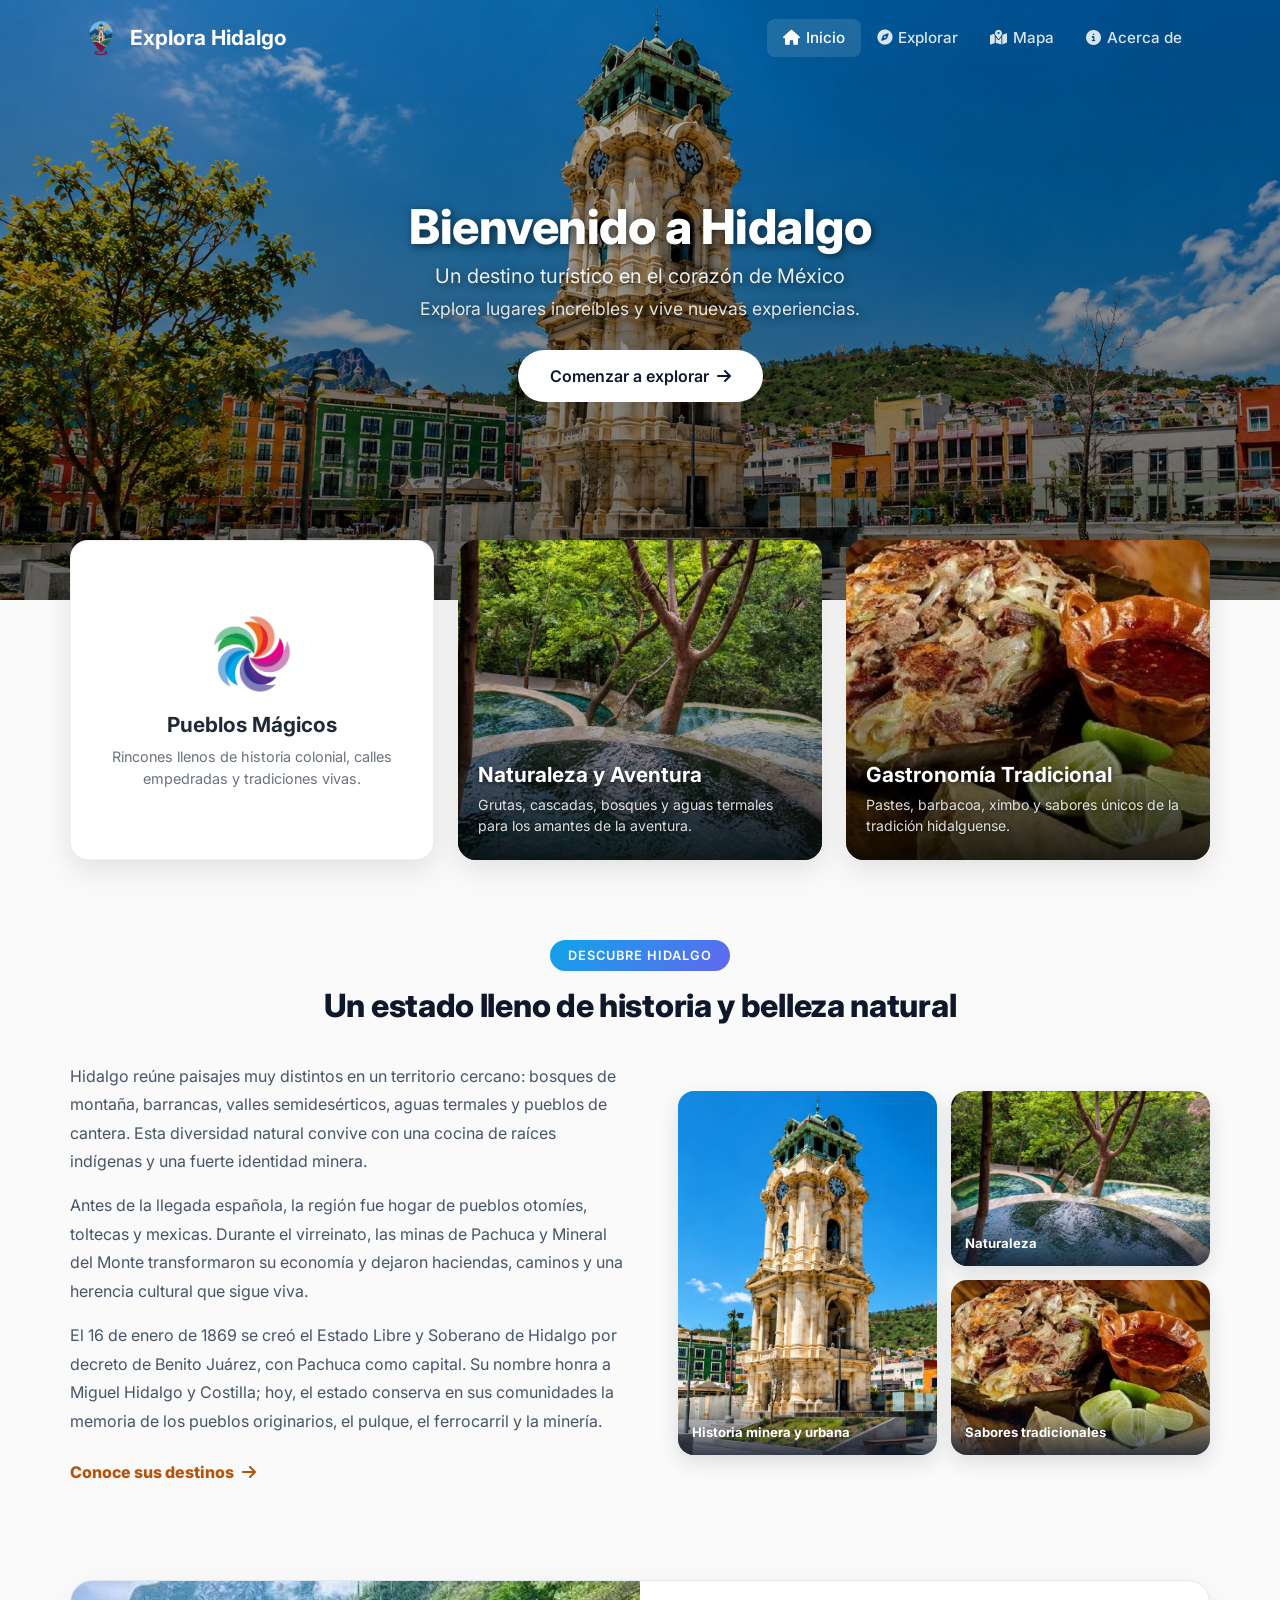
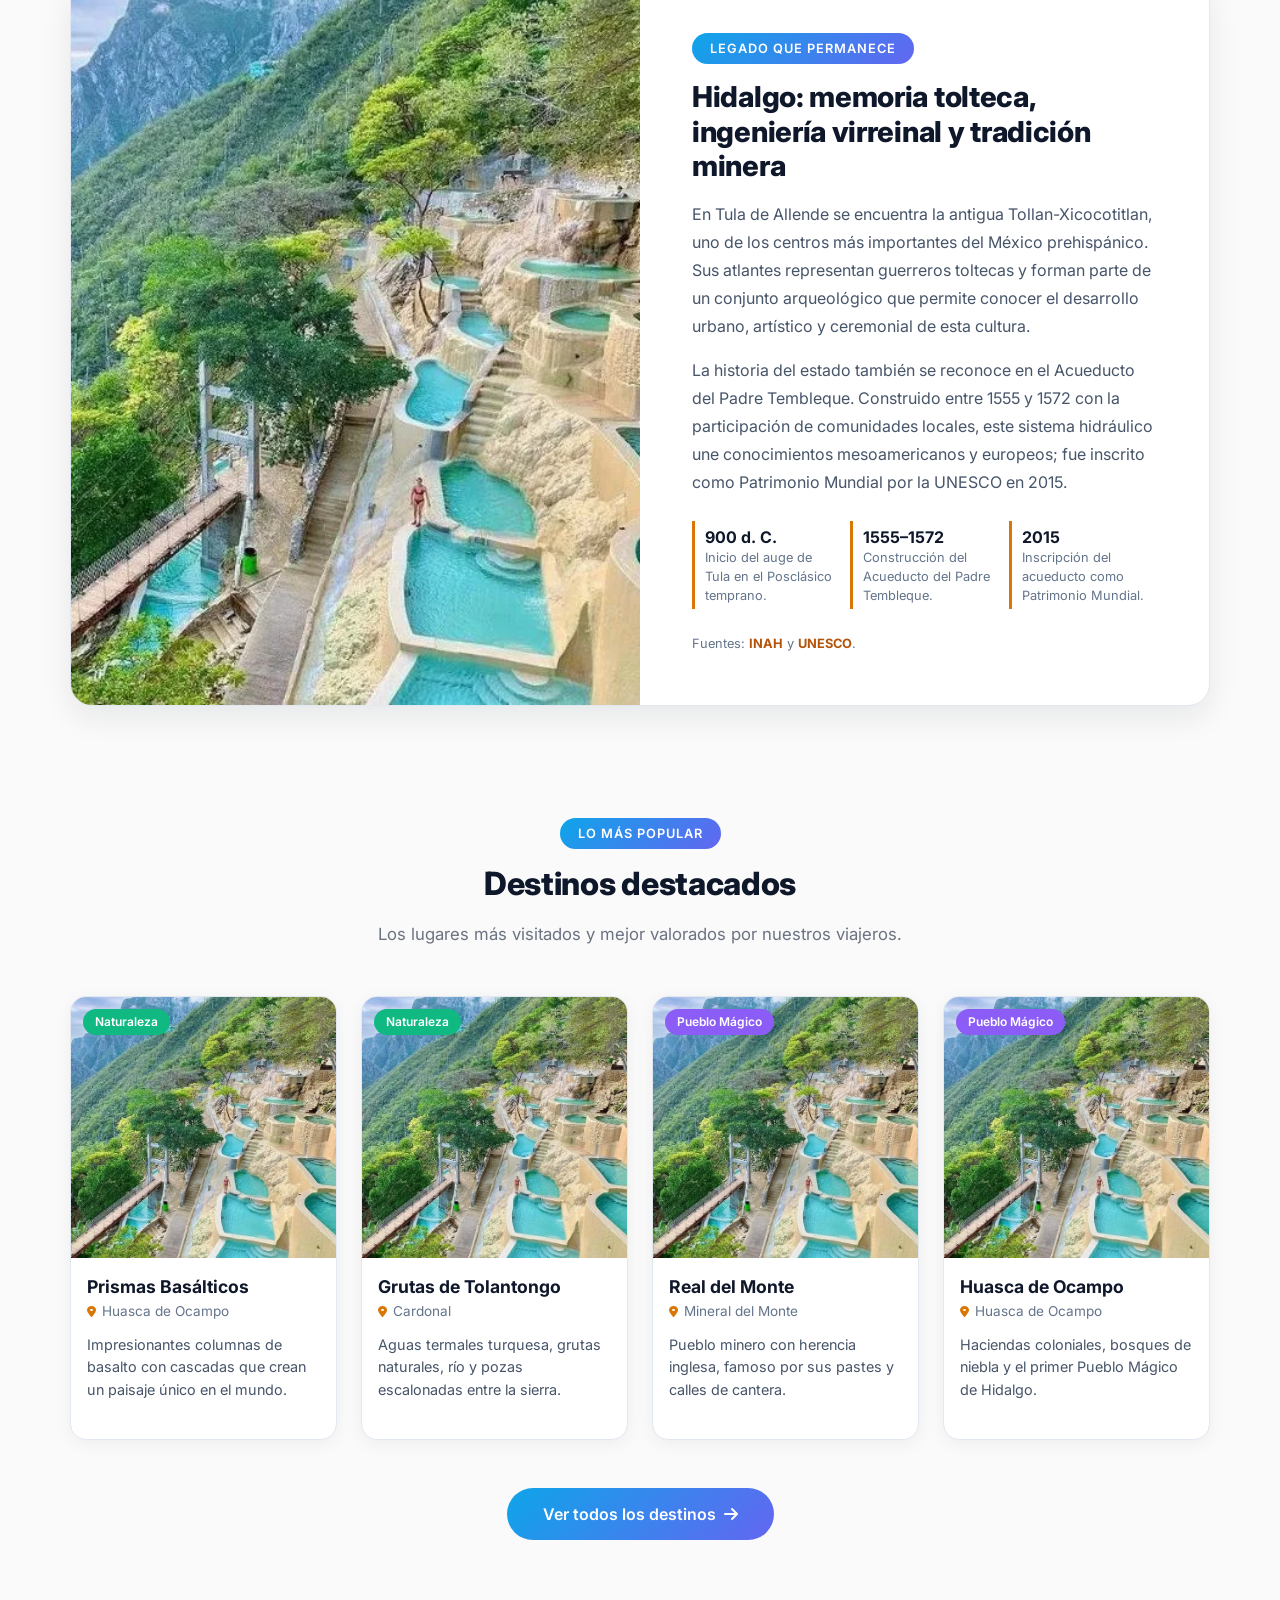
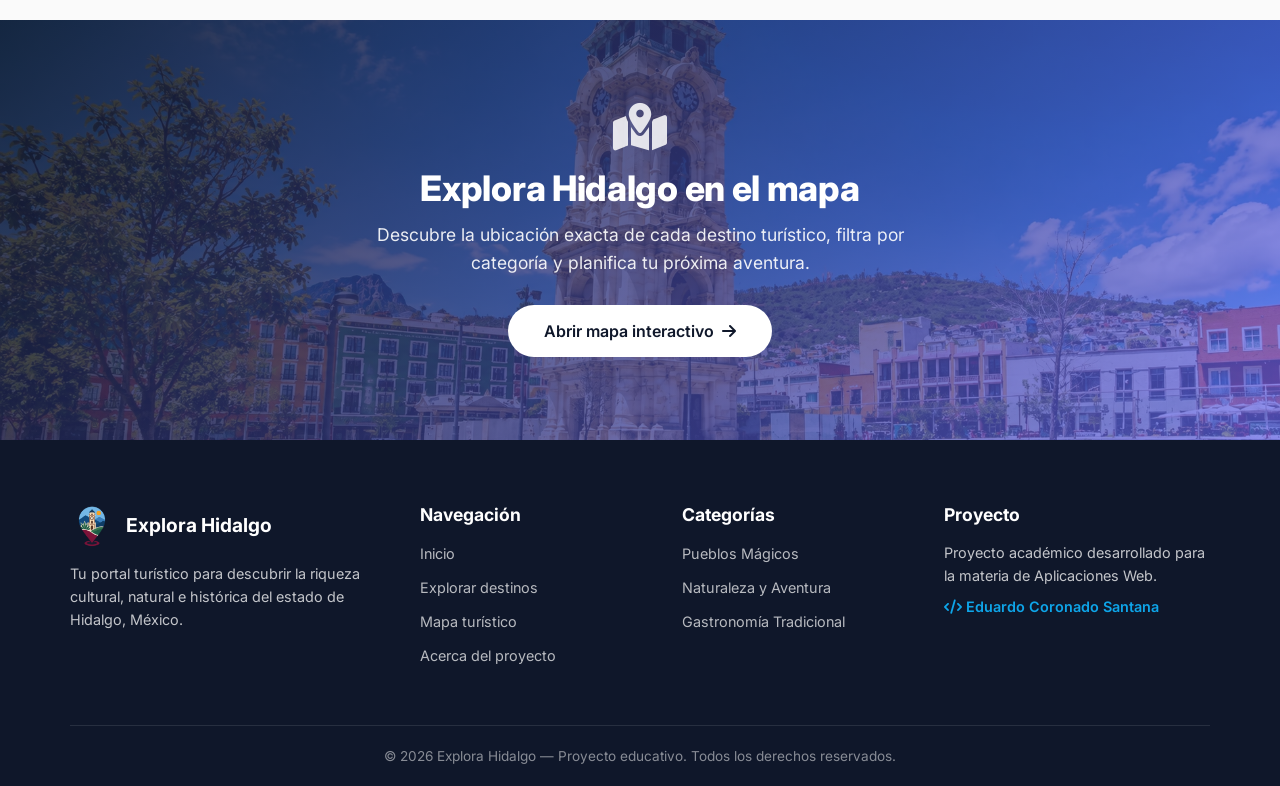
==== commit d2938edc: "Mejora contenido turístico e interfaz" ====
--- a/html/index.html
+++ b/html/index.html
@@ -8,6 +8,9 @@
         <meta name="author" content="Eduardo Coronado Santana">
         <meta name="description" content="Descubre los destinos turísticos, pueblos mágicos, paisajes y sitios históricos del estado de Hidalgo, México.">
         <meta http-equiv="X-UA-Compatible" content="IE=edge">
+        <link rel="icon" type="image/png" href="../img/pin-turistico-hidalgo-icono-favicon.png">
+        <link rel="apple-touch-icon" href="../img/pin-turistico-hidalgo-icono-favicon.png">
+        <meta name="theme-color" content="#0f172a">
 
         <!-- Bootstrap 5 CSS -->
         <link href="https://cdn.jsdelivr.net/npm/bootstrap@5.3.3/dist/css/bootstrap.min.css" rel="stylesheet">
@@ -28,7 +31,7 @@
             <nav class="navbar navbar-expand-lg barra-navegacion" id="barra-principal">
                 <div class="container">
                     <a class="navbar-brand marca-nav" href="index.html">
-                        <img src="../img/explora-hidalgo-logo-transparente.webp" alt="Logo Explora Hidalgo" class="logo-nav">
+                        <img src="../img/pin-turistico-hidalgo-icono-favicon.png" alt="Pin turístico de Explora Hidalgo" class="logo-nav">
                         Explora Hidalgo
                     </a>
                     <button class="navbar-toggler boton-hamburguesa" type="button" data-bs-toggle="collapse" data-bs-target="#menu-navegacion" aria-controls="menu-navegacion" aria-expanded="false" aria-label="Abrir menú de navegación">
@@ -109,12 +112,69 @@
                  SECCIÓN INFORMATIVA
                  ========================================== -->
             <section class="seccion-informativa" id="seccion-sobre-hidalgo">
-                <div class="contenedor texto-centro">
-                    <span class="etiqueta-seccion">Descubre Hidalgo</span>
-                    <h2 class="titulo-seccion">Un estado lleno de historia y belleza natural</h2>
-                    <p class="texto-seccion">
-                        Hidalgo es una tierra de contrastes ubicada en el corazón de México. Desde valles y fuentes termales turquesa hasta parques nacionales y una profunda tradición cultural y minera. Cada rincón de este estado te sorprenderá con su riqueza natural, su gastronomía y la calidez de su gente.
-                    </p>
+                <div class="contenedor">
+                    <div class="cabecera-historia texto-centro">
+                        <span class="etiqueta-seccion">Descubre Hidalgo</span>
+                        <h2 class="titulo-seccion">Un estado lleno de historia y belleza natural</h2>
+                    </div>
+                    <div class="contenido-historia-hidalgo">
+                        <div class="texto-historia-hidalgo">
+                            <p>
+                                Hidalgo reúne paisajes muy distintos en un territorio cercano: bosques de montaña, barrancas, valles semidesérticos, aguas termales y pueblos de cantera. Esta diversidad natural convive con una cocina de raíces indígenas y una fuerte identidad minera.
+                            </p>
+                            <p>
+                                Antes de la llegada española, la región fue hogar de pueblos otomíes, toltecas y mexicas. Durante el virreinato, las minas de Pachuca y Mineral del Monte transformaron su economía y dejaron haciendas, caminos y una herencia cultural que sigue viva.
+                            </p>
+                            <p>
+                                El 16 de enero de 1869 se creó el Estado Libre y Soberano de Hidalgo por decreto de Benito Juárez, con Pachuca como capital. Su nombre honra a Miguel Hidalgo y Costilla; hoy, el estado conserva en sus comunidades la memoria de los pueblos originarios, el pulque, el ferrocarril y la minería.
+                            </p>
+                            <a href="explorar.html" class="enlace-historia">Conoce sus destinos <i class="fa-solid fa-arrow-right"></i></a>
+                        </div>
+
+                        <div class="galeria-historia-hidalgo" aria-label="Imágenes representativas de Hidalgo">
+                            <!-- Puedes cambiar estas imágenes por tres fotografías históricas o paisajísticas propias. -->
+                            <figure class="foto-historia foto-historia-grande">
+                                <img src="../img/reloj_hidalgo_banner.webp" alt="Reloj Monumental de Pachuca">
+                                <figcaption>Historia minera y urbana</figcaption>
+                            </figure>
+                            <figure class="foto-historia">
+                                <img src="../img/naturaleza.webp" alt="Paisaje natural de Hidalgo">
+                                <figcaption>Naturaleza</figcaption>
+                            </figure>
+                            <figure class="foto-historia">
+                                <img src="../img/gastronomia.webp" alt="Gastronomía tradicional hidalguense">
+                                <figcaption>Sabores tradicionales</figcaption>
+                            </figure>
+                        </div>
+                    </div>
+                </div>
+            </section>
+
+            <!-- ==========================================
+                 LEGADO CULTURAL E HISTÓRICO
+                 ========================================== -->
+            <section class="seccion-legado-hidalgo" id="legado-hidalgo">
+                <div class="contenedor contenido-legado-hidalgo">
+                    <div class="imagen-legado-hidalgo">
+                        <!-- Sustituye esta imagen por una fotografía de Tula, el Acueducto o patrimonio hidalguense si cuentas con una propia. -->
+                        <img src="../img/imagen.webp" alt="Paisaje representativo del patrimonio de Hidalgo">
+                    </div>
+                    <div class="texto-legado-hidalgo">
+                        <span class="etiqueta-seccion">Legado que permanece</span>
+                        <h2 class="titulo-seccion">Hidalgo: memoria tolteca, ingeniería virreinal y tradición minera</h2>
+                        <p>
+                            En Tula de Allende se encuentra la antigua Tollan-Xicocotitlan, uno de los centros más importantes del México prehispánico. Sus atlantes representan guerreros toltecas y forman parte de un conjunto arqueológico que permite conocer el desarrollo urbano, artístico y ceremonial de esta cultura.
+                        </p>
+                        <p>
+                            La historia del estado también se reconoce en el Acueducto del Padre Tembleque. Construido entre 1555 y 1572 con la participación de comunidades locales, este sistema hidráulico une conocimientos mesoamericanos y europeos; fue inscrito como Patrimonio Mundial por la UNESCO en 2015.
+                        </p>
+                        <div class="datos-legado-hidalgo">
+                            <div><strong>900 d. C.</strong><span>Inicio del auge de Tula en el Posclásico temprano.</span></div>
+                            <div><strong>1555–1572</strong><span>Construcción del Acueducto del Padre Tembleque.</span></div>
+                            <div><strong>2015</strong><span>Inscripción del acueducto como Patrimonio Mundial.</span></div>
+                        </div>
+                        <p class="fuentes-legado">Fuentes: <a href="https://www.inah.gob.mx/zonas/zona-arqueologica-y-museo-de-sitio-de-tula" target="_blank" rel="noopener noreferrer">INAH</a> y <a href="https://whc.unesco.org/es/list/1463" target="_blank" rel="noopener noreferrer">UNESCO</a>.</p>
+                    </div>
                 </div>
             </section>
 
@@ -132,7 +192,7 @@
                     <div class="rejilla-destacados">
 
                         <!-- Destino 1 -->
-                        <a href="detalle.html?lugar=prismas-basalticos" class="tarjeta-destino" id="destino-prismas">
+                        <a href="detalle.html?id=prismas-basalticos" class="tarjeta-destino" id="destino-prismas">
                             <div class="imagen-destino">
                                 <!-- Reemplaza src con tu imagen -->
                                 <img src="../img/imagen.webp" alt="Prismas Basálticos de Huasca de Ocampo">
@@ -146,7 +206,7 @@
                         </a>
 
                         <!-- Destino 2 -->
-                        <a href="detalle.html?lugar=grutas-tolantongo" class="tarjeta-destino" id="destino-tolantongo">
+                        <a href="detalle.html?id=grutas-tolantongo" class="tarjeta-destino" id="destino-tolantongo">
                             <div class="imagen-destino">
                                 <!-- Reemplaza src con tu imagen -->
                                 <img src="../img/imagen.webp" alt="Grutas de Tolantongo">
@@ -160,7 +220,7 @@
                         </a>
 
                         <!-- Destino 3 -->
-                        <a href="detalle.html?lugar=real-del-monte" class="tarjeta-destino" id="destino-real-del-monte">
+                        <a href="detalle.html?id=real-del-monte" class="tarjeta-destino" id="destino-real-del-monte">
                             <div class="imagen-destino">
                                 <!-- Reemplaza src con tu imagen -->
                                 <img src="../img/imagen.webp" alt="Real del Monte, Pueblo Mágico">
@@ -174,7 +234,7 @@
                         </a>
 
                         <!-- Destino 4 -->
-                        <a href="detalle.html?lugar=huasca-de-ocampo" class="tarjeta-destino" id="destino-huasca">
+                        <a href="detalle.html?id=huasca-de-ocampo" class="tarjeta-destino" id="destino-huasca">
                             <div class="imagen-destino">
                                 <!-- Reemplaza src con tu imagen -->
                                 <img src="../img/imagen.webp" alt="Huasca de Ocampo, Pueblo Mágico">
@@ -224,7 +284,7 @@
 
                     <div class="columna-pie">
                         <div class="logo-pie">
-                            <img src="../img/explora-hidalgo-logo-transparente.webp" alt="Logo Explora Hidalgo" class="logo-pie-imagen">
+                            <img src="../img/pin-turistico-hidalgo-icono-favicon.png" alt="Pin turístico de Explora Hidalgo" class="logo-pie-imagen">
                             <span>Explora Hidalgo</span>
                         </div>
                         <p class="descripcion-pie">Tu portal turístico para descubrir la riqueza cultural, natural e histórica del estado de Hidalgo, México.</p>
@@ -268,4 +328,4 @@
         <!-- Lógica principal -->
         <script src="../js/principal.js"></script>
     </body>
-</html>+</html>
--- a/css/style.css
+++ b/css/style.css
@@ -366,6 +366,159 @@
     font-size: 1.05rem;
 }
 
+.cabecera-historia {
+    margin-bottom: 2.25rem;
+}
+
+.contenido-historia-hidalgo {
+    display: grid;
+    grid-template-columns: minmax(0, 1fr) minmax(360px, 0.95fr);
+    gap: 3rem;
+    align-items: center;
+}
+
+.texto-historia-hidalgo p {
+    color: #475569;
+    font-size: 1rem;
+    line-height: 1.78;
+    margin: 0 0 1rem;
+}
+
+.enlace-historia {
+    display: inline-flex;
+    align-items: center;
+    gap: 8px;
+    margin-top: 0.55rem;
+    color: #b45309;
+    font-weight: 800;
+}
+
+.enlace-historia:hover {
+    color: #92400e;
+}
+
+.galeria-historia-hidalgo {
+    display: grid;
+    grid-template-columns: repeat(2, 1fr);
+    grid-template-rows: 175px 175px;
+    gap: 14px;
+}
+
+.foto-historia {
+    position: relative;
+    overflow: hidden;
+    border-radius: 16px;
+    margin: 0;
+    background: #e2e8f0;
+    box-shadow: 0 8px 20px rgba(15, 23, 42, 0.12);
+}
+
+.foto-historia-grande {
+    grid-row: span 2;
+}
+
+.foto-historia img {
+    width: 100%;
+    height: 100%;
+    display: block;
+    object-fit: cover;
+    transition: transform 0.3s ease;
+}
+
+.foto-historia:hover img {
+    transform: scale(1.05);
+}
+
+.foto-historia figcaption {
+    position: absolute;
+    right: 0;
+    bottom: 0;
+    left: 0;
+    padding: 22px 14px 12px;
+    color: #fff;
+    font-size: 0.82rem;
+    font-weight: 700;
+    background: linear-gradient(transparent, rgba(15, 23, 42, 0.82));
+}
+
+.seccion-legado-hidalgo {
+    padding: 3rem 0 5rem;
+}
+
+.contenido-legado-hidalgo {
+    display: grid;
+    grid-template-columns: minmax(0, 1fr) minmax(0, 1fr);
+    overflow: hidden;
+    border: 1px solid #e2e8f0;
+    border-radius: 22px;
+    background: #fff;
+    box-shadow: 0 12px 30px rgba(15, 23, 42, 0.08);
+}
+
+.imagen-legado-hidalgo {
+    min-height: 520px;
+    background: #e2e8f0;
+}
+
+.imagen-legado-hidalgo img {
+    display: block;
+    width: 100%;
+    height: 100%;
+    object-fit: cover;
+}
+
+.texto-legado-hidalgo {
+    padding: 3.25rem;
+}
+
+.texto-legado-hidalgo .titulo-seccion {
+    font-size: 1.8rem;
+}
+
+.texto-legado-hidalgo > p:not(.fuentes-legado) {
+    color: #475569;
+    line-height: 1.75;
+    margin-bottom: 1rem;
+}
+
+.datos-legado-hidalgo {
+    display: grid;
+    grid-template-columns: repeat(3, 1fr);
+    gap: 10px;
+    margin: 1.6rem 0;
+}
+
+.datos-legado-hidalgo div {
+    border-left: 3px solid #d97706;
+    padding: 4px 0 4px 10px;
+}
+
+.datos-legado-hidalgo strong,
+.datos-legado-hidalgo span {
+    display: block;
+}
+
+.datos-legado-hidalgo strong {
+    color: #0f172a;
+    font-size: 1rem;
+}
+
+.datos-legado-hidalgo span,
+.fuentes-legado {
+    color: #64748b;
+    font-size: 0.8rem;
+    line-height: 1.45;
+}
+
+.fuentes-legado {
+    margin: 0;
+}
+
+.fuentes-legado a {
+    color: #b45309;
+    font-weight: 700;
+}
+
 /* ==========================================
    DESTINOS DESTACADOS
    ========================================== */
@@ -671,6 +824,19 @@
 
 /* Tablets */
 @media (max-width: 992px) {
+    .contenido-historia-hidalgo {
+        grid-template-columns: 1fr;
+        gap: 2rem;
+    }
+
+    .contenido-legado-hidalgo {
+        grid-template-columns: 1fr;
+    }
+
+    .imagen-legado-hidalgo {
+        min-height: 340px;
+    }
+
     .rejilla-tarjetas {
         grid-template-columns: repeat(2, 1fr);
         gap: 20px;
@@ -701,6 +867,35 @@
 
 /* Móviles */
 @media (max-width: 640px) {
+    .seccion-informativa {
+        padding-top: 3.5rem;
+    }
+
+    .contenido-historia-hidalgo {
+        gap: 1.5rem;
+    }
+
+    .galeria-historia-hidalgo {
+        grid-template-rows: 145px 145px;
+        gap: 10px;
+    }
+
+    .seccion-legado-hidalgo {
+        padding: 2rem 0 3.5rem;
+    }
+
+    .imagen-legado-hidalgo {
+        min-height: 250px;
+    }
+
+    .texto-legado-hidalgo {
+        padding: 2rem 1.25rem;
+    }
+
+    .datos-legado-hidalgo {
+        grid-template-columns: 1fr;
+    }
+
     .portada {
         height: 500px;
     }
@@ -931,6 +1126,18 @@
     color: #ffffff;
 }
 
+.icono-pin-turistico {
+    width: 1em;
+    height: 1em;
+    object-fit: contain;
+    vertical-align: -0.12em;
+}
+
+.icono-pin-pilar {
+    width: 1.35em;
+    height: 1.35em;
+}
+
 .categoria-pueblos-magicos {
     background-color: #d97706;
 }
@@ -1037,6 +1244,10 @@
 .pie-tarjeta-destino {
     border-top: 1px solid #f1f5f9;
     padding-top: 14px;
+    display: flex;
+    align-items: center;
+    justify-content: space-between;
+    gap: 12px;
 }
 
 .boton-ver-detalle {
@@ -1052,6 +1263,45 @@
 .boton-ver-detalle:hover {
     color: #b45309;
     transform: translateX(4px);
+}
+
+.boton-favorito,
+.boton-favorito-detalle {
+    border: 1px solid #fecaca;
+    background: #fff;
+    color: #dc2626;
+    cursor: pointer;
+    font-weight: 700;
+    transition: transform 0.2s ease, background-color 0.2s ease, color 0.2s ease;
+}
+
+.boton-favorito {
+    width: 38px;
+    height: 38px;
+    border-radius: 50%;
+    flex: 0 0 auto;
+}
+
+.boton-favorito-detalle {
+    margin-left: 10px;
+    padding: 7px 12px;
+    border-radius: 999px;
+    font-size: 0.85rem;
+}
+
+.boton-favorito:hover,
+.boton-favorito-detalle:hover,
+.boton-favorito.guardado,
+.boton-favorito-detalle.guardado {
+    background: #dc2626;
+    color: #fff;
+    transform: translateY(-1px);
+}
+
+.boton-favorito:focus-visible,
+.boton-favorito-detalle:focus-visible {
+    outline: 3px solid rgba(220, 38, 38, 0.25);
+    outline-offset: 2px;
 }
 
 /* Mensaje sin resultados */
@@ -1911,4 +2161,4 @@
     .caja-formulario-contacto {
         padding: 24px 18px;
     }
-}+}
